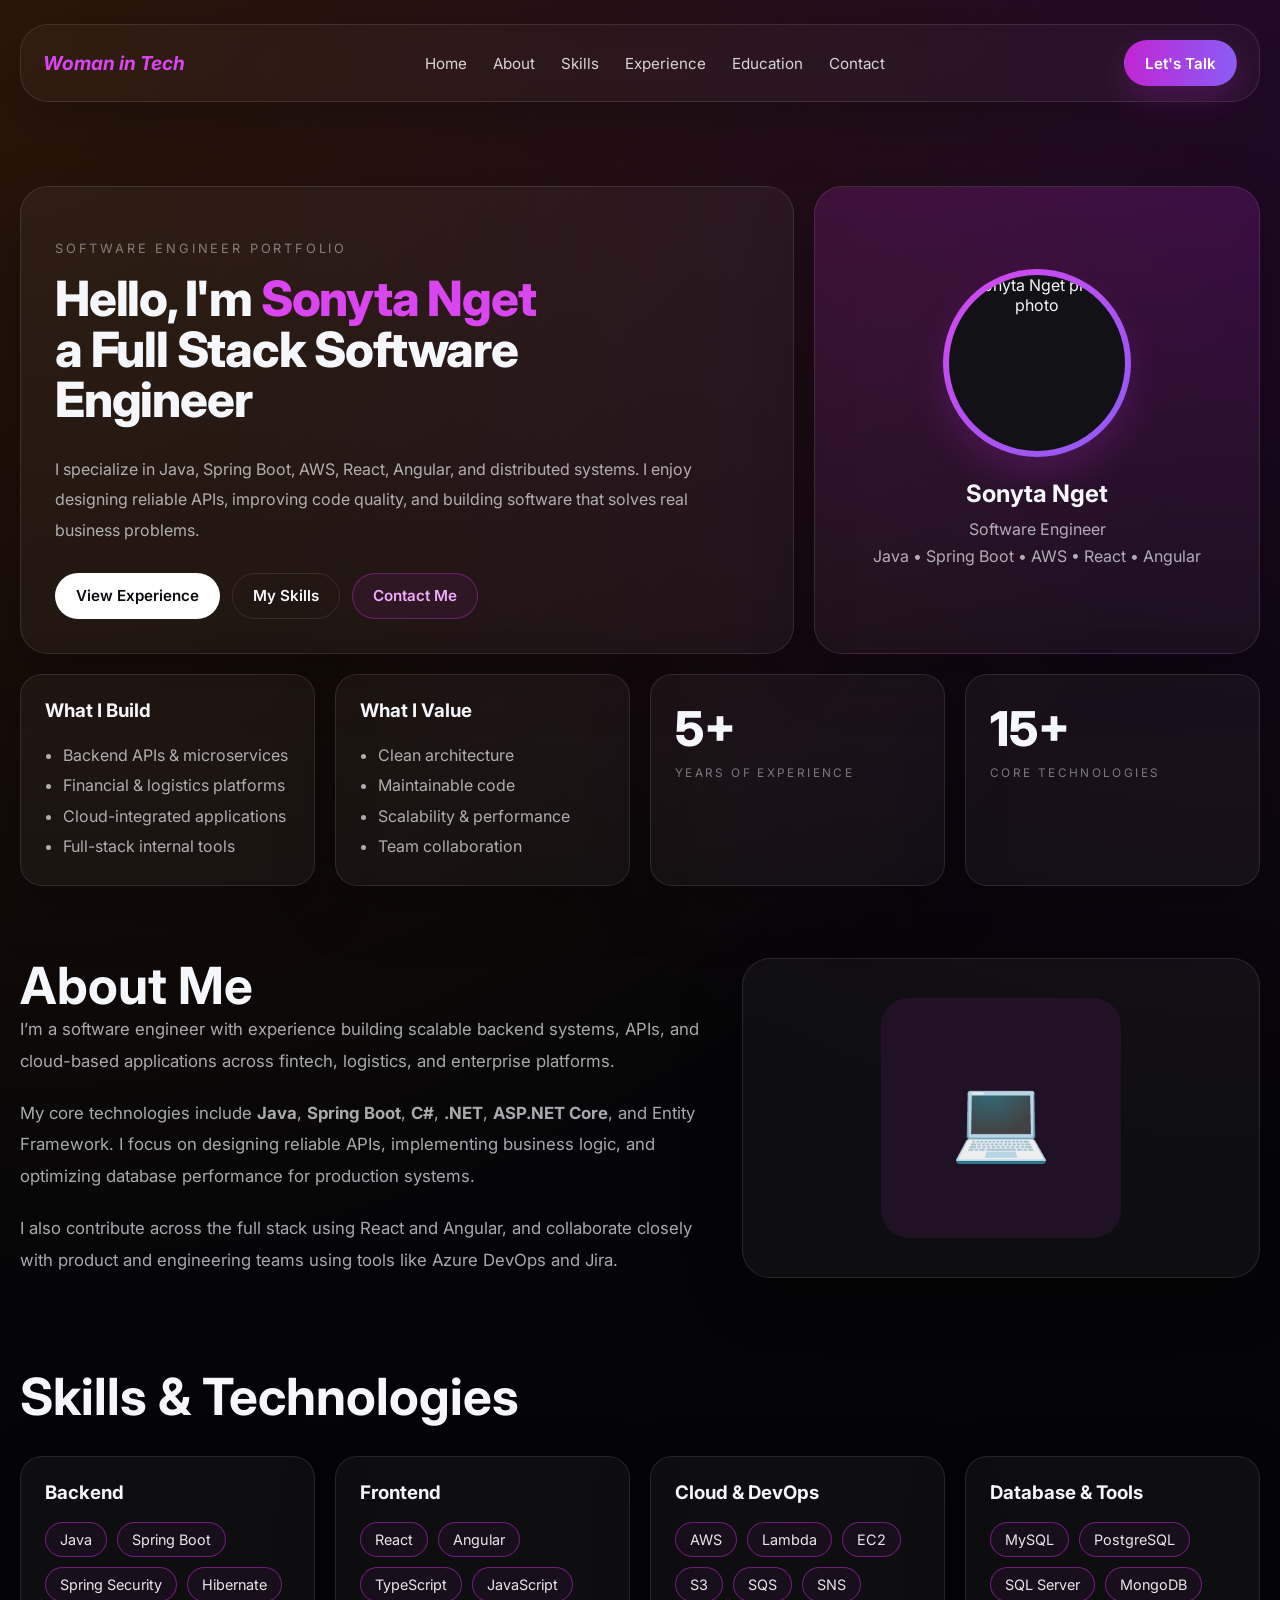
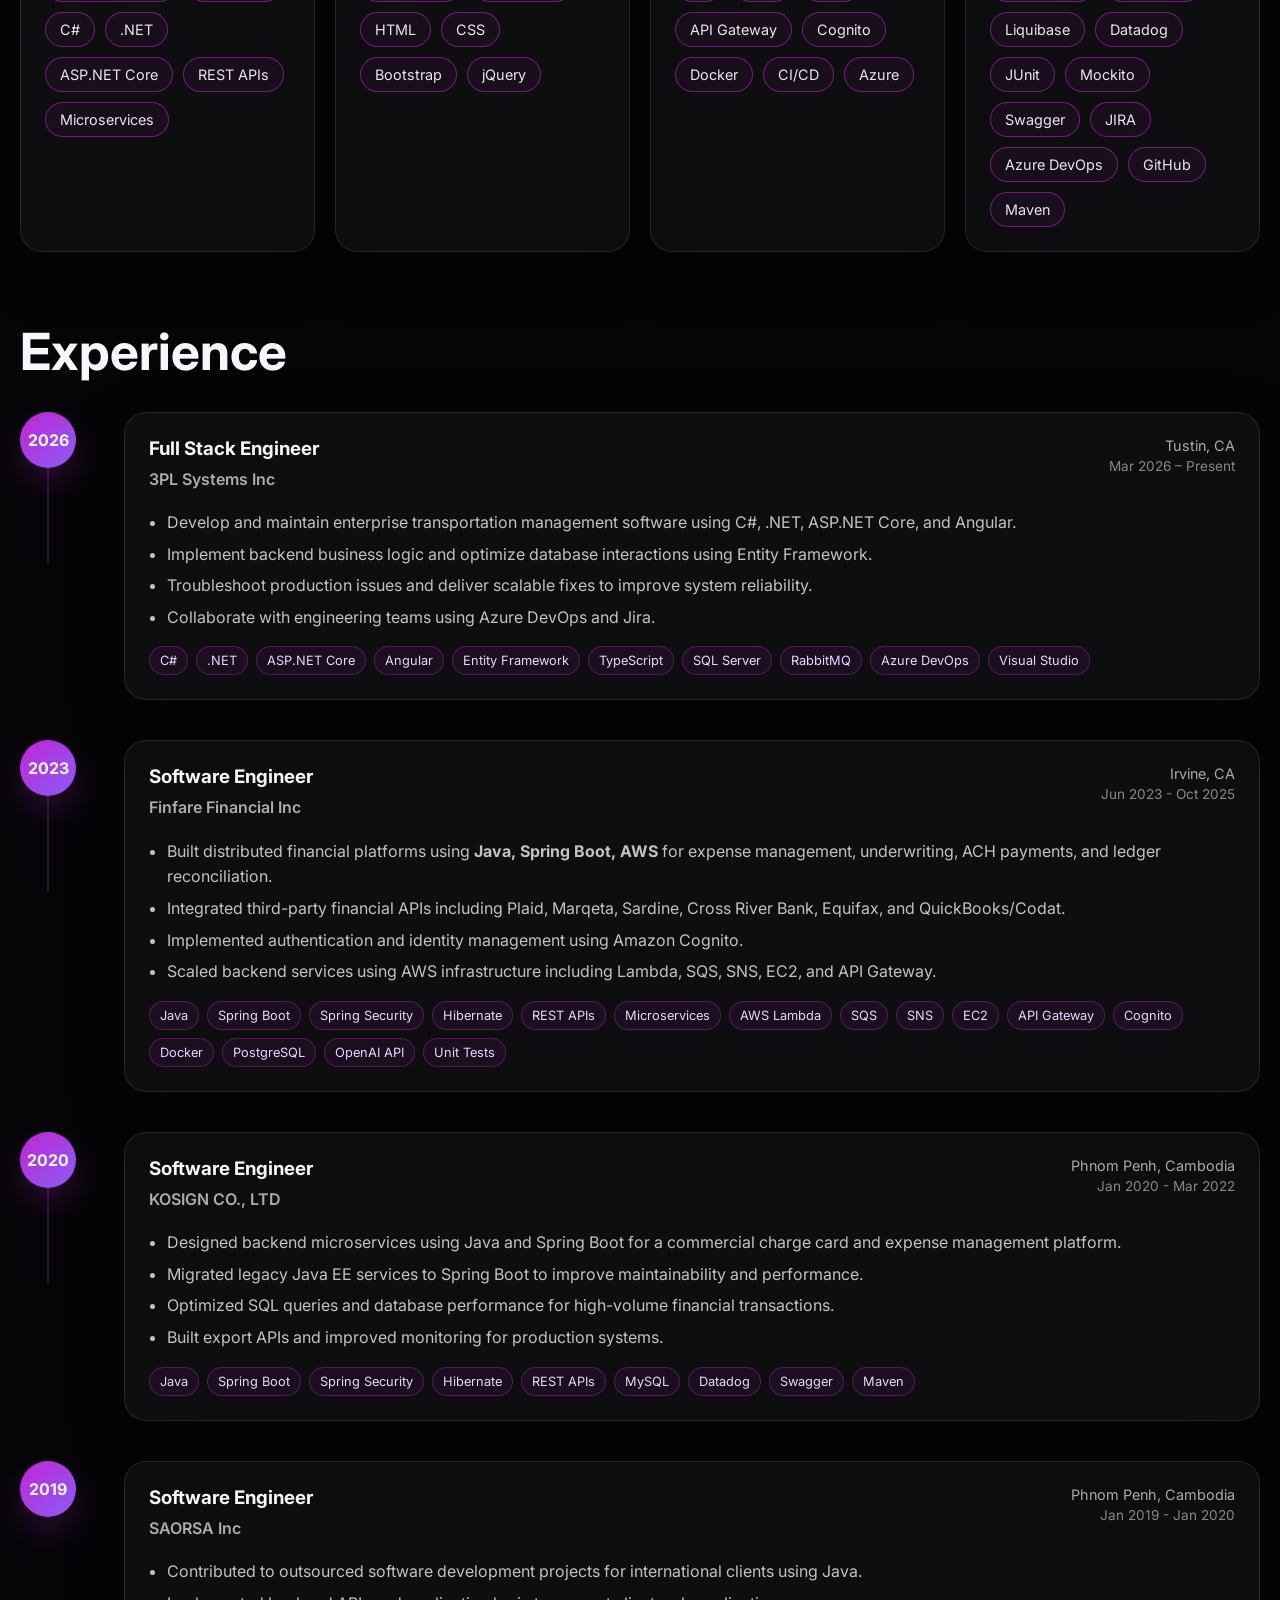
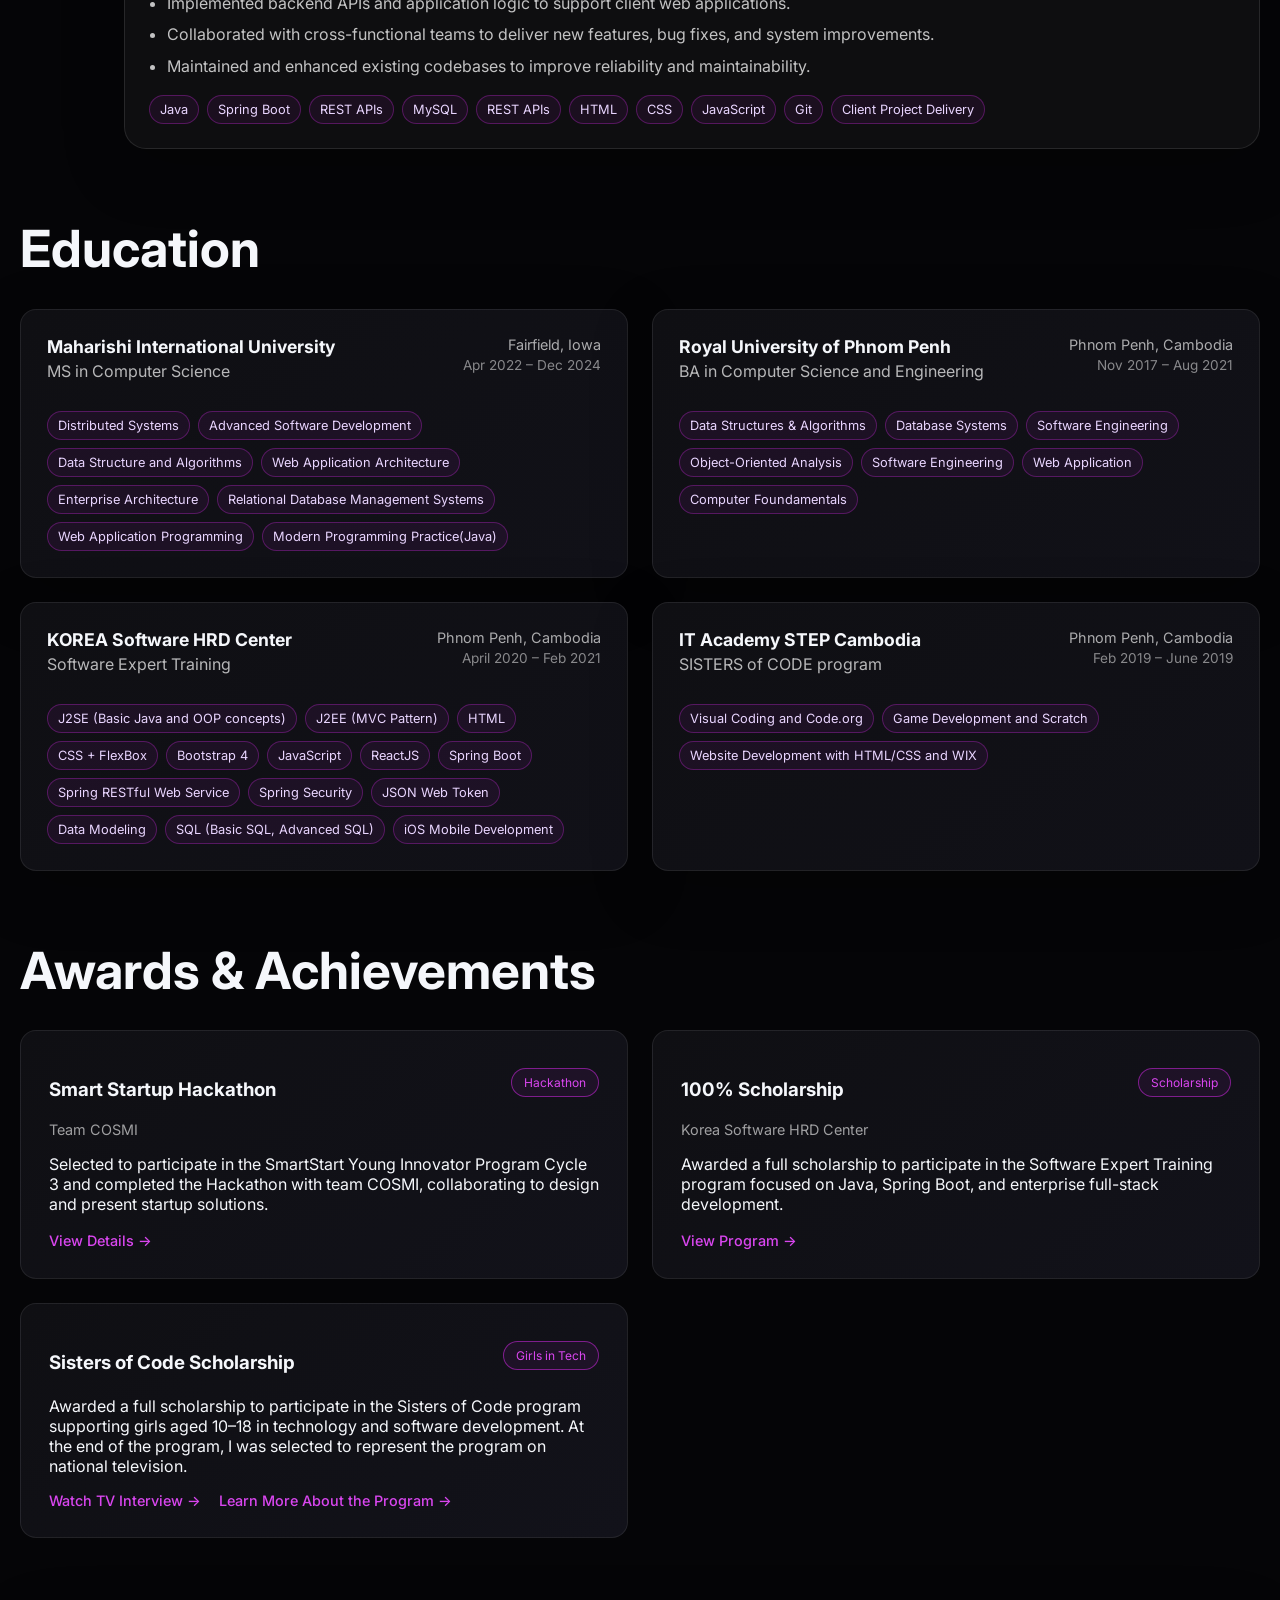
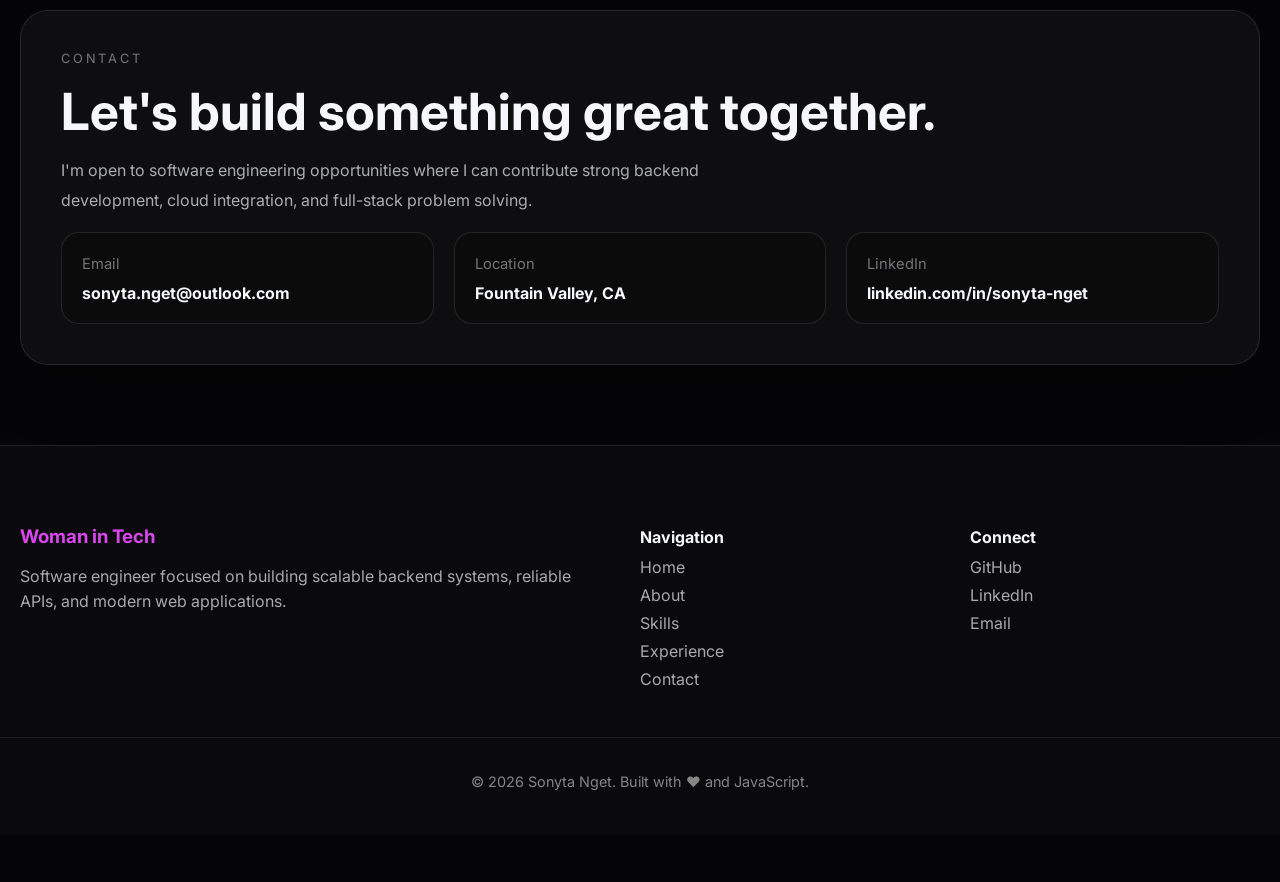
==== index.html @ 7f044ed5 "Add portfolio website" ====
<!DOCTYPE html>
<html lang="en">
  <head>
    <meta charset="UTF-8" />
    <meta name="viewport" content="width=device-width, initial-scale=1.0" />
    <title>Sonyta Nget | Software Engineer</title>
    <link rel="icon" href="data:image/svg+xml,<svg xmlns=%22http://www.w3.org/2000/svg%22 viewBox=%220 0 100 100%22><text y=%22.9em%22 font-size=%2290%22>💻</text></svg>">
    <meta
      name="description"
      content="Portfolio of Sonyta Nget, a software engineer specializing in Java, Spring Boot, AWS, React, and scalable backend systems."
    />
    <link rel="preconnect" href="https://fonts.googleapis.com" />
    <link rel="preconnect" href="https://fonts.gstatic.com" crossorigin />
    <link
      href="https://fonts.googleapis.com/css2?family=Inter:wght@400;500;600;700;800&display=swap"
      rel="stylesheet"
    />
    <link rel="stylesheet" href="./css/style.css" />
    <link rel="stylesheet" href="./css/layout.css" />
    <link rel="stylesheet" href="./css/components.css" /> 
  </head>
  <body>
    <div class="page-shell">
      <header class="site-header" id="header">
        <div class="container nav-wrap">
          <a href="#home" class="brand">Woman in Tech</a>

          <button class="menu-toggle" id="menuToggle" aria-label="Open navigation">
            <span></span>
            <span></span>
            <span></span>
          </button>

          <nav class="site-nav" id="siteNav">
            <a href="#home">Home</a>
            <a href="#about">About</a>
            <a href="#skills">Skills</a>
            <a href="#experience">Experience</a>
            <a href="#education">Education</a>
            <a href="#contact">Contact</a>
          </nav>

          <a href="#contact" class="btn btn-primary nav-cta">Let&apos;s Talk</a>
        </div>
      </header>
      <main>
        <section class="hero-section section" id="home">
          <div class="container hero-grid">
            <div class="hero-card fade-in-up">
              <p class="eyebrow">Software Engineer Portfolio</p>
              <h1 class="hero-title">
                Hello, I'm <span class="name">Sonyta Nget</span>
                <br>
                a Full Stack Software Engineer
              </h1>                         
              <p class="hero-description">
                I specialize in Java, Spring Boot, AWS, React, Angular, and distributed
                systems. I enjoy designing reliable APIs, improving code quality, and
                building software that solves real business problems.
              </p>

              <div class="hero-actions">
                <a href="#experience" class="btn btn-light">View Experience</a>
                <a href="#skills" class="btn btn-outline">My Skills</a>
                <a href="#contact" class="btn btn-ghost">Contact Me</a>
              </div>
            </div>

            <aside class="profile-card fade-in-up delay-1">
              <div class="profile-ring">
                <div class="profile-photo">
                  <img src="./assets/images/profile.jpg" alt="Sonyta Nget profile photo" />
                </div>
              </div>
              <h2>Sonyta Nget</h2>
              <p>
                Software Engineer<br />
                Java • Spring Boot • AWS • React • Angular
              </p>
            </aside>
          </div>

          <div class="container stats-grid fade-in-up delay-2">
            <article class="stat-card">
              <h3>What I Build</h3>
              <ul>
                <li>Backend APIs &amp; microservices</li>
                <li>Financial &amp; logistics platforms</li>
                <li>Cloud-integrated applications</li>
                <li>Full-stack internal tools</li>
              </ul>
            </article>
            <article class="stat-card">
                <h3>What I Value</h3>
                <ul>
                  <li>Clean architecture</li>
                  <li>Maintainable code</li>
                  <li>Scalability &amp; performance</li>
                  <li>Team collaboration</li>
                </ul>
              </article>
  
              <article class="stat-card stat-number-card">
                <div class="stat-number">5+</div>
                <div class="stat-label">Years of Experience</div>
              </article>
  
              <article class="stat-card stat-number-card">
                <div class="stat-number">15+</div>
                <div class="stat-label">Core Technologies</div>
              </article>
            </div>
          </section>
  
          <section class="section" id="about">
            <div class="container about-grid">
              <div class="section-copy fade-in-up">
                <h2>About Me</h2>
                <p>
                I’m a software engineer with experience building scalable backend systems, APIs, and cloud-based applications across fintech, logistics, and enterprise platforms.
                </p>
                <p>
                My core technologies include <strong>Java</strong>, <strong>Spring Boot</strong>, <strong>C#</strong>, <strong>.NET</strong>, <strong>ASP.NET Core</strong>, and Entity Framework. I focus on designing reliable APIs, implementing business logic, and optimizing database performance for production systems.
                </p>
                <p>
                I also contribute across the full stack using React and Angular, and collaborate closely with product and engineering teams using tools like Azure DevOps and Jira.
                </p>                    
              </div>
              <div class="about-visual fade-in-up delay-1">
                <div class="about-icon-box">
                  <span>💻</span>
                </div>
              </div>
            </div>
          </section>
  
          <section class="section" id="skills">
            <div class="container fade-in-up">
              <div class="section-heading">
                <h2>Skills &amp; Technologies</h2>
              </div>
  
              <div class="skills-grid">
                <article class="skill-card">
                  <h3>Backend</h3>
                  <div class="tag-list">
                    <span>Java</span>
                    <span>Spring Boot</span>
                    <span>Spring Security</span>
                    <span>Hibernate</span>
                    <span>C#</span>
                    <span>.NET</span>
                    <span>ASP.NET Core</span>
                    <span>REST APIs</span>
                    <span>Microservices</span>
                  </div>
                </article>
  
                <article class="skill-card">
                  <h3>Frontend</h3>
                  <div class="tag-list">
                    <span>React</span>
                    <span>Angular</span>
                    <span>TypeScript</span>
                    <span>JavaScript</span>
                    <span>HTML</span>
                    <span>CSS</span>
                    <span>Bootstrap</span>
                    <span>jQuery</span>
                  </div>
                </article>
                <article class="skill-card">
                    <h3>Cloud &amp; DevOps</h3>
                    <div class="tag-list">
                      <span>AWS</span>
                      <span>Lambda</span>
                      <span>EC2</span>
                      <span>S3</span>
                      <span>SQS</span>
                      <span>SNS</span>
                      <span>API Gateway</span>
                      <span>Cognito</span>
                      <span>Docker</span>
                      <span>CI/CD</span>
                      <span>Azure</span>
                    </div>
                  </article>
    
                  <article class="skill-card">
                    <h3>Database &amp; Tools</h3>
                    <div class="tag-list">
                      <span>MySQL</span>
                      <span>PostgreSQL</span>
                      <span>SQL Server</span>
                      <span>MongoDB</span>
                      <span>Liquibase</span>
                      <span>Datadog</span>
                      <span>JUnit</span>
                      <span>Mockito</span>
                      <span>Swagger</span>
                      <span>JIRA</span>
                      <span>Azure DevOps</span>
                      <span>GitHub</span>
                      <span>Maven</span>
                    </div>
                  </article>
                </div>
              </div>
            </section>
    
            <section class="section" id="experience">
              <div class="container fade-in-up">
                <div class="section-heading">
                  <h2>Experience</h2>
                </div>
                <div class="timeline">
                    <article class="timeline-item">
                      <div class="timeline-year">2026</div>
                      <div class="timeline-card">

                        <div class="timeline-header">

                            <div class="timeline-left">
                              <h3>Full Stack Engineer</h3>
                              <p class="timeline-company">3PL Systems Inc</p>
                            </div>
                          
                            <div class="timeline-right">
                              <div class="timeline-location">Tustin, CA</div>
                              <div class="timeline-date">Mar 2026 – Present</div>
                            </div>
                          
                        </div>                          
                      
                        <ul class="experience-list">
                          <li>Develop and maintain enterprise transportation management software using C#, .NET, ASP.NET Core, and Angular.</li>
                          <li>Implement backend business logic and optimize database interactions using Entity Framework.</li>
                          <li>Troubleshoot production issues and deliver scalable fixes to improve system reliability.</li>
                          <li>Collaborate with engineering teams using Azure DevOps and Jira.</li>
                        </ul>
                       
                        <div class="timeline-tech-tags">
                            <span>C#</span>
                            <span>.NET</span>
                            <span>ASP.NET Core</span>
                            <span>Angular</span>
                            <span>Entity Framework</span>
                            <span>TypeScript</span>
                            <span>SQL Server</span>
                            <span>RabbitMQ</span>
                            <span>Azure DevOps</span>
                            <span>Visual Studio</span>
                        </div>                          
                      
                      </div>
                      
                    </article>
      
                    <article class="timeline-item">
                      <div class="timeline-year">2023</div>
                      <div class="timeline-card">

                        <div class="timeline-header">

                            <div class="timeline-left">
                              <h3>Software Engineer</h3>
                              <p class="timeline-company">Finfare Financial Inc</p>
                            </div>
                          
                            <div class="timeline-right">
                              <div class="timeline-location">Irvine, CA</div>
                              <div class="timeline-date">Jun 2023 - Oct 2025</div>
                            </div>
                        
                        </div>     
                        <ul class="experience-list">
                            <li>Built distributed financial platforms using <strong>Java, Spring Boot, AWS</strong> for expense management, underwriting, ACH payments, and ledger reconciliation.</li>
                            <li>Integrated third-party financial APIs including Plaid, Marqeta, Sardine, Cross River Bank, Equifax, and QuickBooks/Codat.</li>
                            <li>Implemented authentication and identity management using Amazon Cognito.</li>
                            <li>Scaled backend services using AWS infrastructure including Lambda, SQS, SNS, EC2, and API Gateway.</li>
                        </ul>     
                        
                        <div class="timeline-tech-tags">
                            <span>Java</span>
                            <span>Spring Boot</span>
                            <span>Spring Security</span>
                            <span>Hibernate</span>
                            <span>REST APIs</span>
                            <span>Microservices</span>
                            <span>AWS Lambda</span>
                            <span>SQS</span>
                            <span>SNS</span>
                            <span>EC2</span>
                            <span>API Gateway</span>
                            <span>Cognito</span>
                            <span>Docker</span>
                            <span>PostgreSQL</span>
                            <span>OpenAI API</span>
                            <span>Unit Tests</span>
                        </div>     
                      </div>
                    </article>
      
                    <article class="timeline-item">
                      <div class="timeline-year">2020</div>
                      <div class="timeline-card">
                        <div class="timeline-header">

                            <div class="timeline-left">
                              <h3>Software Engineer</h3>
                              <p class="timeline-company">KOSIGN CO., LTD</p>
                            </div>
                          
                            <div class="timeline-right">
                              <div class="timeline-location">Phnom Penh, Cambodia</div>
                              <div class="timeline-date">Jan 2020 - Mar 2022</div>
                            </div>
                        
                        </div>    
                        <ul class="experience-list">
                            <li>Designed backend microservices using Java and Spring Boot for a commercial charge card and expense management platform.</li>
                            <li>Migrated legacy Java EE services to Spring Boot to improve maintainability and performance.</li>
                            <li>Optimized SQL queries and database performance for high-volume financial transactions.</li>
                            <li>Built export APIs and improved monitoring for production systems.</li>
                        </ul>     
                          
                        <div class="timeline-tech-tags">
                            <span>Java</span>
                            <span>Spring Boot</span>
                            <span>Spring Security</span>
                            <span>Hibernate</span>
                            <span>REST APIs</span>
                            <span>MySQL</span>
                            <span>Datadog</span>
                            <span>Swagger</span>
                            <span>Maven</span>
                        </div>    
                      </div>
                    </article>
                    <article class="timeline-item">
                        <div class="timeline-year">2019</div>
                        <div class="timeline-card">
                            <div class="timeline-header">

                            <div class="timeline-left">
                              <h3>Software Engineer</h3>
                              <p class="timeline-company">SAORSA Inc</p>
                            </div>
                          
                            <div class="timeline-right">
                              <div class="timeline-location">Phnom Penh, Cambodia</div>
                              <div class="timeline-date">Jan 2019 - Jan 2020</div>
                            </div>
                        
                        </div>    
                          <ul class="experience-list">
                            <li>Contributed to outsourced software development projects for international clients using Java.</li>
                            <li>Implemented backend APIs and application logic to support client web applications.</li>
                            <li>Collaborated with cross-functional teams to deliver new features, bug fixes, and system improvements.</li>
                            <li>Maintained and enhanced existing codebases to improve reliability and maintainability.</li>
                          </ul>   
                          
                          <div class="timeline-tech-tags">
                            <span>Java</span>
                            <span>Spring Boot</span>
                            <span>REST APIs</span>
                            <span>MySQL</span>
                            <span>REST APIs</span>
                            <span>HTML</span>
                            <span>CSS</span>
                            <span>JavaScript</span>
                            <span>Git</span>
                            <span>Client Project Delivery</span>
                        </div> 
                        </div>
                      </article>
                  </div>
                </div>
              </section>
              <section class="section" id="education">
                <div class="container fade-in-up">
                  <div class="section-heading">
                    <h2>Education</h2>
                  </div>
      
                  <div class="education-grid">

                    <article class="education-card">

                        <div class="education-header">
                      
                          <div class="education-left">
                            <h3>Maharishi International University</h3>
                            <p class="education-degree">MS in Computer Science</p>
                          </div>
                      
                          <div class="education-right">
                            <div class="education-location">Fairfield, Iowa</div>
                            <div class="education-date">Apr 2022 – Dec 2024</div>
                          </div>
                      
                        </div>
                      
                        <div class="education-focus">
                          <span>Distributed Systems</span>
                          <span>Advanced Software Development</span>
                          <span>Data Structure and Algorithms</span>
                          <span>Web Application Architecture</span>
                          <span>Enterprise Architecture</span>
                          <span>Relational Database Management Systems</span>
                          <span>Web Application Programming</span>
                          <span>Modern Programming Practice(Java)</span>
                        </div>
                      
                      </article>                      
                  
                  
                      <article class="education-card">

                        <div class="education-header">
                      
                          <div class="education-left">
                            <h3>Royal University of Phnom Penh</h3>
                            <p class="education-degree">BA in Computer Science and Engineering</p>
                          </div>
                      
                          <div class="education-right">
                            <div class="education-location">Phnom Penh, Cambodia</div>
                            <div class="education-date">Nov 2017 – Aug 2021</div>
                          </div>
                      
                        </div>
                      
                        <div class="education-focus">
                          <span>Data Structures & Algorithms</span>
                          <span>Database Systems</span>
                          <span>Software Engineering</span>
                          <span>Object-Oriented Analysis</span>
                          <span>Software Engineering</span>
                          <span>Web Application</span>
                          <span>Computer Foundamentals</span>
                        </div>
                      
                      </article>
                      
                      <article class="education-card">

                        <div class="education-header">
                      
                          <div class="education-left">
                            <h3>KOREA Software HRD Center</h3>
                            <p class="education-degree">Software Expert Training</p>
                          </div>
                      
                          <div class="education-right">
                            <div class="education-location">Phnom Penh, Cambodia</div>
                            <div class="education-date">April 2020 – Feb 2021</div>
                          </div>
                      
                        </div>
                      
                        <div class="education-focus">
                          <span>J2SE (Basic Java and OOP concepts)</span>
                          <span>J2EE (MVC Pattern)</span>
                          <span>HTML</span>
                          <span>CSS + FlexBox</span>
                          <span>Bootstrap 4</span>
                          <span>JavaScript</span>
                          <span>ReactJS</span>
                          <span>Spring Boot</span>
                          <span>Spring RESTful Web Service</span>
                          <span>Spring Security</span>
                          <span>JSON Web Token</span>
                          <span>Data Modeling</span>
                          <span>SQL (Basic SQL, Advanced SQL)</span>
                          <span>iOS Mobile Development</span>
                        </div>
                      
                      </article>

                      <article class="education-card">

                        <div class="education-header">
                      
                          <div class="education-left">
                            <h3>IT Academy STEP Cambodia </h3>
                            <p class="education-degree">SISTERS of CODE program</p>
                          </div>
                      
                          <div class="education-right">
                            <div class="education-location">Phnom Penh, Cambodia</div>
                            <div class="education-date">Feb 2019 – June 2019</div>
                          </div>
                      
                        </div>
                      
                        <div class="education-focus">
                          <span>Visual Coding and Code.org</span>
                          <span>Game Development and Scratch</span>
                          <span>Website Development with HTML/CSS and WIX</span>
                        </div>
                      
                      </article>
                  
                  </div>                  
                </div>
              </section>

              <section class="section" id="achievements">

                <div class="container">
              
                  <div class="section-heading">
                    <h2>Awards & Achievements</h2>
                  </div>
              
                  <div class="achievement-grid">
              
                    <article class="achievement-card">

                        <div class="achievement-header">
                          <h3>Smart Startup Hackathon</h3>
                          <span class="achievement-badge">Hackathon</span>
                        </div>
                      
                        <p class="achievement-meta">Team COSMI</p>
                      
                        <p>
                          Selected to participate in the SmartStart Young Innovator Program Cycle 3 and
                          completed the Hackathon with team COSMI, collaborating to design
                          and present startup solutions.
                        </p>
                      
                        <a class="achievement-link" href="https://www.youtube.com/watch?v=G_jacjlBWHA" target="_blank">
                          View Details →
                        </a>
                      
                      </article>                      
              
                      <article class="achievement-card">

                        <div class="achievement-header">
                          <h3>100% Scholarship</h3>
                          <span class="achievement-badge">Scholarship</span>
                        </div>
                      
                        <p class="achievement-meta">Korea Software HRD Center</p>
                      
                        <p>
                          Awarded a full scholarship to participate in the Software Expert
                          Training program focused on Java, Spring Boot, and enterprise
                          full-stack development.
                        </p>
                      
                        <a class="achievement-link" href="https://www.kshrd.com.kh/" target="_blank">
                          View Program →
                        </a>
                      
                      </article>
                                  
              
                      <article class="achievement-card">

                        <div class="achievement-header">
                          <h3>Sisters of Code Scholarship</h3>
                          <span class="achievement-badge">Girls in Tech</span>
                        </div>
                      
                        <p>
                          Awarded a full scholarship to participate in the Sisters of Code program
                          supporting girls aged 10–18 in technology and software development.
                          At the end of the program, I was selected to represent the program
                          on national television.
                        </p>
                      
                        <div class="achievement-links">
                            <a class="achievement-link" href="https://www.youtube.com/watch?v=8ibwY5y0sks" target="_blank">
                              Watch TV Interview →
                            </a>
                          
                            <a class="achievement-link" href="https://www.sistersofcode.org/about" target="_blank">
                              Learn More About the Program →
                            </a>
                          </div>
                          
                      
                      </article>
                                    
                  </div>
              
                </div>
              
              </section>              
      
              <section class="section" id="contact">
                <div class="container fade-in-up">
                  <div class="contact-card">
                    <p class="eyebrow">Contact</p>
                    <h2>Let&apos;s build something great together.</h2>
                    <p class="contact-description">
                      I&apos;m open to software engineering opportunities where I can contribute
                      strong backend development, cloud integration, and full-stack problem solving.
                    </p>
      
                    <div class="contact-grid">
                      <div class="contact-item">
                        <span>Email</span>
                        <strong>sonyta.nget@outlook.com</strong>
                      </div>
                      <div class="contact-item">
                        <span>Location</span>
                        <strong>Fountain Valley, CA</strong>
                      </div>
                      <div class="contact-item">
                        <span>LinkedIn</span>
                        <strong>linkedin.com/in/sonyta-nget</strong>
                      </div>
                    </div>
                  </div>
                </div>
              </section>
            </main>
        <div id="footer"></div>
        </div>
    
        <script src="./js/main.js"></script>
        <script src="./js/animations.js"></script>
      </body>
    </html>
---- css/style.css ----
:root {
    --bg: #050507;
    --panel: rgba(255, 255, 255, 0.04);
    --panel-strong: rgba(255, 255, 255, 0.06);
    --border: rgba(255, 255, 255, 0.1);
    --text: #f5f7fb;
    --muted: rgba(245, 247, 251, 0.68);
    --soft: rgba(245, 247, 251, 0.45);
    --accent: #c026d3;
    --accent-2: #8b5cf6;
    --white: #ffffff;
    --dark-text: #0b0b10;
    --shadow: 0 18px 60px rgba(0, 0, 0, 0.28);
    --radius-xl: 28px;
    --radius-lg: 22px;
    --radius-md: 18px;
    --container: 1240px;
  }
  
  * {
    box-sizing: border-box;
  }
  
  html {
    scroll-behavior: smooth;
  }
  
  body {
    margin: 0;
    font-family: "Inter", sans-serif;
    background:
      radial-gradient(circle at top left, rgba(249, 115, 22, 0.16), transparent 22%),
      radial-gradient(circle at top right, rgba(192, 38, 211, 0.16), transparent 20%),
      var(--bg);
    color: var(--text);
  }
  
  img {
    display: block;
    width: 100%;
    height: auto;
  }
  
  a {
    color: inherit;
    text-decoration: none;
  }

  button,
  a {
  transition: all 0.25s ease;
  }
---- css/layout.css ----
.container {
    width: min(var(--container), calc(100% - 40px));
    margin: 0 auto;
  }
  
  .page-shell {
    padding: 24px 0 48px;
  }
  
  .section {
    padding-top: 72px;
  }
  
  .hero-grid,
  .about-grid {
    display: grid;
    gap: 20px;
  }
  
  .hero-grid {
    grid-template-columns: 1.65fr 0.95fr;
  }
  
  .about-grid {
    grid-template-columns: 1.15fr 0.85fr;
    align-items: start;
  }
  
  .stats-grid,
  .skills-grid,
  .education-grid,
  .contact-grid {
    display: grid;
    gap: 20px;
  }
  
  .stats-grid {
    grid-template-columns: repeat(4, 1fr);
    margin-top: 20px;
  }
  
  .skills-grid {
    grid-template-columns: repeat(4, 1fr);
  }
  
  .education-grid,
  .contact-grid {
    grid-template-columns: repeat(2, 1fr);
  }
  .contact-grid {
    grid-template-columns: repeat(3, 1fr);
  }
  
  .timeline {
    display: grid;
    gap: 40px;
  }
  
  .timeline-item {
    display: grid;
    grid-template-columns: 80px 1fr;
    gap: 24px;
    align-items: start;
  }
  
  .section-heading {
    margin-bottom: 32px;
  }
  
  @media (max-width: 1100px) {
    .hero-grid,
    .about-grid,
    .skills-grid,
    .stats-grid,
    .education-grid,
    .contact-grid {
      grid-template-columns: 1fr 1fr;
    }
  }
  
  @media (max-width: 800px) {
    .hero-grid,
    .about-grid,
    .stats-grid,
    .skills-grid,
    .education-grid,
    .contact-grid,
    .timeline-item {
      grid-template-columns: 1fr;
    }
  
    .section {
      padding-top: 56px;
    }
  
    .page-shell {
      padding-top: 18px;
    }
  }

  @media (max-width: 800px) {

    .footer-grid {
      grid-template-columns: 1fr;
      gap: 30px;
    }
  
  }
---- css/components.css ----
.site-header {
    position: sticky;
    top: 0;
    z-index: 50;
    padding: 0 0 12px;
  }
  
  .nav-wrap {
    display: flex;
    align-items: center;
    justify-content: space-between;
    gap: 20px;
    min-height: 78px;
    padding: 0 22px;
    border: 1px solid var(--border);
    border-radius: var(--radius-xl);
    background: rgba(255, 255, 255, 0.03);
    backdrop-filter: blur(10px);
    box-shadow: var(--shadow);
  }
  
  .brand {
    font-size: 1.2rem;
    font-weight: 700;
    font-style: italic;
    color: #d946ef;
  }
  
  .site-nav {
    display: flex;
    gap: 26px;
    align-items: center;
  }
  
  .site-nav a {
    font-size: 0.95rem;
    color: rgba(255, 255, 255, 0.82);
  }

  .site-nav a:hover,
.site-nav a.active {
  color: #e879f9;
}

.menu-toggle {
  display: none;
  flex-direction: column;
  gap: 5px;
  background: transparent;
  border: 0;
  cursor: pointer;
}

.menu-toggle span {
  width: 22px;
  height: 2px;
  background: white;
  border-radius: 2px;
}

.btn {
  display: inline-flex;
  align-items: center;
  justify-content: center;
  min-height: 46px;
  padding: 0 20px;
  border-radius: 999px;
  border: 1px solid transparent;
  font-weight: 600;
  font-size: 0.95rem;
}

.btn:hover {
  transform: translateY(-1px);
}

.btn-primary {
  background: linear-gradient(90deg, var(--accent), var(--accent-2));
  color: white;
  box-shadow: 0 14px 34px rgba(192, 38, 211, 0.22);
}

.btn-light {
  background: white;
  color: var(--dark-text);
}

.btn-outline {
    border-color: var(--border);
    background: transparent;
    color: var(--text);
  }
  
  .btn-ghost {
    border-color: rgba(192, 38, 211, 0.45);
    background: rgba(192, 38, 211, 0.08);
    color: #f0abfc;
  }
  
  .hero-card,
  .profile-card,
  .stat-card,
  .skill-card,
  .timeline-card,
  .education-card,
  .contact-card,
  .about-visual {
    border: 1px solid var(--border);
    background: var(--panel);
    box-shadow: var(--shadow);
  }
  
  .hero-card,
  .profile-card,
  .contact-card,
  .about-visual {
    border-radius: var(--radius-xl);
  }
  
  .hero-card {
    padding: 42px;
  }
  
  .eyebrow {
    margin: 0 0 18px;
    text-transform: uppercase;
    letter-spacing: 0.22em;
    font-size: 0.8rem;
    color: var(--soft);
  }

  .hero-card h1,
.section-copy h2,
.section-heading h2,
.contact-card h2 {
  margin: 0;
  line-height: 1.08;
}

.hero-card h1 {
    margin: 0;
    font-size: clamp(38px, 3.8vw, 52px);
    line-height: 1.04;
    font-weight: 800;
    max-width: 600px;
    letter-spacing: -1.2px;
  }  

.hero-card h1 span {
  color: #f0abfc;
}

.hero-title .name {
    color: #d946ef;
  }  

.hero-description,
.section-copy p,
.timeline-card p,
.contact-description {
  color: var(--muted);
  line-height: 1.9;
}

.hero-description {
  max-width: 760px;
  margin-top: 22px;
}

.hero-actions {
  display: flex;
  flex-wrap: wrap;
  gap: 12px;
  margin-top: 28px;
}

.profile-card {
    padding: 30px;
    min-height: 320px;
    display: flex;
    flex-direction: column;
    align-items: center;
    justify-content: center;
    text-align: center;
    background: linear-gradient(180deg, rgba(192, 38, 211, 0.18), rgba(255, 255, 255, 0.04));
  }
  
  .profile-ring {
    width: 188px;
    height: 188px;
    border-radius: 50%;
    padding: 6px;
    background: linear-gradient(135deg, #d946ef, #8b5cf6);
    box-shadow: 0 18px 36px rgba(192, 38, 211, 0.2);
  }
  
  .fade-in-up {
    opacity: 1;
    transform: translateY(0);
  }

  
  .profile-photo {
    width: 100%;
    height: 100%;
    border-radius: 50%;
    overflow: hidden;
    background: #111116;
  }
  
  .profile-photo img {
    width: 100%;
    height: 100%;
    object-fit: cover;
  }
  
  .profile-card h2 {
    margin: 22px 0 8px;
  }
  
  .profile-card p {
    margin: 0;
    color: var(--muted);
    line-height: 1.7;
  }

  .stat-card,
.skill-card,
.timeline-card,
.education-card {
  border-radius: var(--radius-lg);
  padding: 24px;
}

.stat-card h3,
.skill-card h3,
.timeline-card h3,
.education-card h3 {
  margin: 0;
}

.stat-card ul {
  margin: 18px 0 0;
  padding-left: 18px;
  color: var(--muted);
  line-height: 1.9;
}

.stat-number {
  font-size: 3rem;
  font-weight: 800;
}

.stat-label {
  margin-top: 8px;
  text-transform: uppercase;
  letter-spacing: 0.2em;
  font-size: 0.74rem;
  color: var(--soft);
}

.section-copy h2,
.section-heading h2,
.contact-card h2 {
  font-size: clamp(2rem, 4vw, 3.2rem);
}

.section-copy p {
  margin: 0 0 20px;
  font-size: 1.05rem;
}

.about-visual {
    min-height: 320px;
    display: flex;
    align-items: center;
    justify-content: center;
    padding: 30px;
  }
  
  .about-icon-box {
    width: 240px;
    height: 240px;
    border-radius: 28px;
    display: flex;
    align-items: center;
    justify-content: center;
    background: rgba(192, 38, 211, 0.1);
    position: relative;
  }
  
  .about-icon-box span {
    font-size: 5rem;
  }
  
  .tag-list {
    display: flex;
    flex-wrap: wrap;
    gap: 10px;
    margin-top: 18px;
  }
  
  .tag-list span {
    padding: 8px 14px;
    border-radius: 999px;
    border: 1px solid rgba(192, 38, 211, 0.55);
    background: rgba(192, 38, 211, 0.06);
    color: rgba(255, 255, 255, 0.9);
    font-size: 0.9rem;
  }

  .timeline-year {
    width: 56px;
    height: 56px;
    border-radius: 50%;
    background: linear-gradient(135deg, var(--accent), var(--accent-2));
    display: flex;
    align-items: center;
    justify-content: center;
    font-weight: 700;
    box-shadow: 0 14px 32px rgba(192, 38, 211, 0.22);
    position: relative;
  }
  
  .timeline-item:not(:last-child) .timeline-year::after {
    content: "";
    position: absolute;
    top: 56px;
    left: 50%;
    transform: translateX(-50%);
    width: 1px;
    height: calc(100% + 40px);
    background: rgba(217, 70, 239, 0.38);
  }
  
  .timeline-company {
    margin: 10px 0 4px;
    color: #f0abfc;
    font-weight: 600;
  }
  
  .timeline-meta,
  .education-card span,
  .contact-item span {
    color: var(--soft);
    font-size: 0.92rem;
  }
  
  .education-year {
    text-transform: uppercase;
    letter-spacing: 0.2em;
    font-size: 0.75rem;
    color: #f0abfc;
    margin-bottom: 12px;
  }

  .contact-card {
    padding: 40px;
  }
  
  .contact-description {
    max-width: 740px;
    margin-top: 16px;
  }
  
  .contact-item {
    border: 1px solid var(--border);
    background: rgba(0, 0, 0, 0.2);
    border-radius: var(--radius-md);
    padding: 20px;
  }
  
  .contact-item strong {
    display: block;
    margin-top: 10px;
    font-size: 1rem;
  }
  
  
  .delay-1 {
    transition-delay: 0.12s;
  }
  
  .delay-2 {
    transition-delay: 0.24s;
  }

  @media (max-width: 960px) {
    .site-nav {
      position: absolute;
      top: 88px;
      left: 20px;
      right: 20px;
      display: none;
      flex-direction: column;
      align-items: flex-start;
      padding: 18px 20px;
      border: 1px solid var(--border);
      border-radius: 22px;
      background: rgba(12, 12, 16, 0.95);
    }
  
    .site-nav.open {
      display: flex;
    }
  
    .menu-toggle {
      display: inline-flex;
    }
  
    .nav-cta {
      display: none;
    }
  }
  
  @media (max-width: 800px) {
    .hero-card,
    .contact-card,
    .profile-card,
    .about-visual {
      padding: 28px;
    }
  
    .timeline-year::after {
      display: none;
    }
  }

  .hero-title {
    font-size: clamp(42px, 4vw, 64px);
    line-height: 1.1;
    font-weight: 800;
    max-width: 720px;
    letter-spacing: -1px;
  }
  
  .hero-title .name {
    color: #d946ef;
    white-space: nowrap;
  }

  .experience-list {
    margin-top: 12px;
    padding-left: 18px;
  }
  
  .experience-list li {
    margin-bottom: 6px;
    color: rgba(255,255,255,0.75);
    line-height: 1.6;
  }

  .timeline-header {
    display: flex;
    justify-content: space-between;
    align-items: flex-start;
  }
  
  .timeline-location {
    color: rgba(255,255,255,0.6);
    font-size: 0.9rem;
  }
  
  .timeline-meta {
    margin-top: 6px;
    color: rgba(255,255,255,0.6);
    font-size: 0.9rem;
  }
  
  .timeline-tech {
    margin-top: 12px;
    font-size: 0.9rem;
    color: #c084fc;
  }
  
  .timeline-header {
    display: flex;
    justify-content: space-between;
    align-items: flex-start;
  }
  
  .timeline-left h3 {
    margin: 0;
  }
  
  .timeline-company {
    margin-top: 4px;
    color: rgba(255,255,255,0.7);
  }
  
  .timeline-right {
    text-align: right;
  }
  
  .timeline-location {
    font-size: 0.9rem;
    color: rgba(255,255,255,0.65);
  }
  
  .timeline-date {
    font-size: 0.85rem;
    color: rgba(255,255,255,0.5);
    margin-top: 4px;
  }
  
  .education-grid {
    display: grid;
    grid-template-columns: repeat(2, 1fr);
    gap: 24px;
    margin-top: 30px;
  }
  
  .education-card {
    padding: 26px;
    border-radius: 16px;
    border: 1px solid rgba(255,255,255,0.08);
    background: linear-gradient(145deg,#0f0f13,#111118);
    transition: transform 0.25s ease, border-color 0.25s ease;
  }
  
  .education-card:hover {
    transform: translateY(-4px);
    border-color: rgba(192,38,211,0.4);
  }
  
  .education-year {
    font-size: 0.8rem;
    letter-spacing: 2px;
    color: #d946ef;
    font-weight: 600;
  }
  
  .education-degree {
    margin-top: 6px;
    color: rgba(255,255,255,0.85);
  }
  
  .education-meta {
    margin-top: 4px;
    font-size: 0.9rem;
    color: rgba(255,255,255,0.55);
  }
  
  .education-focus {
    display: flex;
    flex-wrap: wrap;
    gap: 8px;
    margin-top: 14px;
  }
  
  .education-focus span {
    font-size: 0.8rem;
    padding: 6px 10px;
    border-radius: 999px;
    border: 1px solid rgba(192,38,211,0.35);
    color: #e9d5ff;
    background: rgba(192,38,211,0.08);
  }

  .education-header {
    display: flex;
    justify-content: space-between;
    align-items: flex-start;
  }
  
  .education-left h3 {
    margin: 0;
  }
  
  .education-degree {
    margin-top: 4px;
    color: rgba(255,255,255,0.7);
  }
  
  .education-right {
    text-align: right;
  }
  
  .education-location {
    font-size: 0.9rem;
    color: rgba(255,255,255,0.65);
  }
  
  .education-date {
    font-size: 0.85rem;
    color: rgba(255,255,255,0.5);
    margin-top: 4px;
  }
  
  @media (max-width: 768px) {

    .education-header {
      flex-direction: column;
      gap: 6px;
    }
  
    .education-right {
      text-align: left;
    }
  
  }
  
  .education-left h3 {
    font-size: 1.1rem;
  }

  .timeline-tech-tags {
    display: flex;
    flex-wrap: wrap;
    gap: 8px;
    margin-top: 16px;
  }
  
  .timeline-tech-tags span {
    font-size: 0.8rem;
    padding: 6px 10px;
    border-radius: 999px;
    border: 1px solid rgba(192, 38, 211, 0.35);
    color: #e9d5ff;
    background: rgba(192, 38, 211, 0.08);
  }
  
  .achievement-grid {
    display: grid;
    grid-template-columns: repeat(2, 1fr);
    gap: 24px;
    margin-top: 24px;
  }
  
  .achievement-card {
    padding: 26px;
    border-radius: 16px;
    border: 1px solid rgba(255,255,255,0.08);
    background: linear-gradient(145deg,#0f0f13,#111118);
    transition: transform 0.25s ease, border-color 0.25s ease;
  }
  
  .achievement-card:hover {
    transform: translateY(-4px);
    border-color: rgba(192,38,211,0.4);
  }
  
  .achievement-card h3 {
    margin-bottom: 6px;
  }
  
  .achievement-meta {
    font-size: 0.9rem;
    color: rgba(255,255,255,0.6);
    margin-bottom: 10px;
  }
  
  @media (max-width: 768px) {

    .achievement-grid {
      grid-template-columns: 1fr;
    }
  
  }

  .achievement-card {
    padding: 28px;
    border-radius: 16px;
  
    border: 1px solid rgba(255,255,255,0.08);
  
    background: linear-gradient(
      140deg,
      #0f0f13,
      #12121a
    );
  
    transition: all 0.3s ease;
  }
  
  .achievement-card:hover {
    transform: translateY(-6px);
  
    border-color: rgba(192,38,211,0.5);
  
    box-shadow: 0 0 40px rgba(192,38,211,0.25);
  }
  
  .achievement-header {
    display: flex;
    justify-content: space-between;
    align-items: center;
  
    margin-bottom: 6px;
  }

  .achievement-badge {
    font-size: 0.75rem;
  
    padding: 6px 12px;
  
    border-radius: 999px;
  
    border: 1px solid rgba(192,38,211,0.6);
  
    color: #d946ef;
  
    background: rgba(192,38,211,0.08);
  }
  
  .achievement-meta {
    color: rgba(255,255,255,0.6);
  
    font-size: 0.9rem;
  
    margin-bottom: 10px;
  }
  
  .achievement-links {
    display: flex;
    align-items: center;
    gap: 18px;
    margin-top: 14px;
    flex-wrap: wrap;
  }
  
  .achievement-link {
    color: #d946ef;
    font-size: 0.9rem;
    font-weight: 500;
    text-decoration: none;
    display: inline-flex;
    align-items: center;
  }
  
  .achievement-link:hover {
    text-decoration: underline;
  }
  
  

  /* =========================
   Footer
========================= */

.site-footer {
    margin-top: 80px;
    padding: 60px 0 30px;
    border-top: 1px solid rgba(255,255,255,0.1);
    background: rgba(255,255,255,0.02);
  }
  
  .footer-grid {
    display: grid;
    grid-template-columns: 2fr 1fr 1fr;
    gap: 40px;
  }
  
  .footer-about h3 {
    color: #d946ef;
    margin-bottom: 10px;
  }
  
  .footer-about p {
    color: rgba(255,255,255,0.65);
    line-height: 1.6;
  }
  
  .footer-links h4 {
    margin-bottom: 10px;
  }
  
  .footer-links a {
    display: block;
    margin-bottom: 8px;
    color: rgba(255,255,255,0.65);
    text-decoration: none;
  }
  
  .footer-links a:hover {
    color: #f472b6;
  }
  
  .footer-bottom {
    margin-top: 40px;
    padding-top: 20px;
    border-top: 1px solid rgba(255,255,255,0.08);
    text-align: center;
    color: rgba(255,255,255,0.5);
    font-size: 0.9rem;
  }
  
  .hero-title {
    margin: 0;
    max-width: 11ch;
    font-size: clamp(50px, 4.8vw, 74px);
    line-height: 0.95;
    font-weight: 800;
    letter-spacing: -0.05em;
  }  
  
  .hero-title .name {
    color: #d946ef;
  }
  
  .hero-description {
    max-width: 700px;
    margin-top: 28px;
  }
  
  .hero-card {
    padding: 54px 34px 34px 34px;
  }
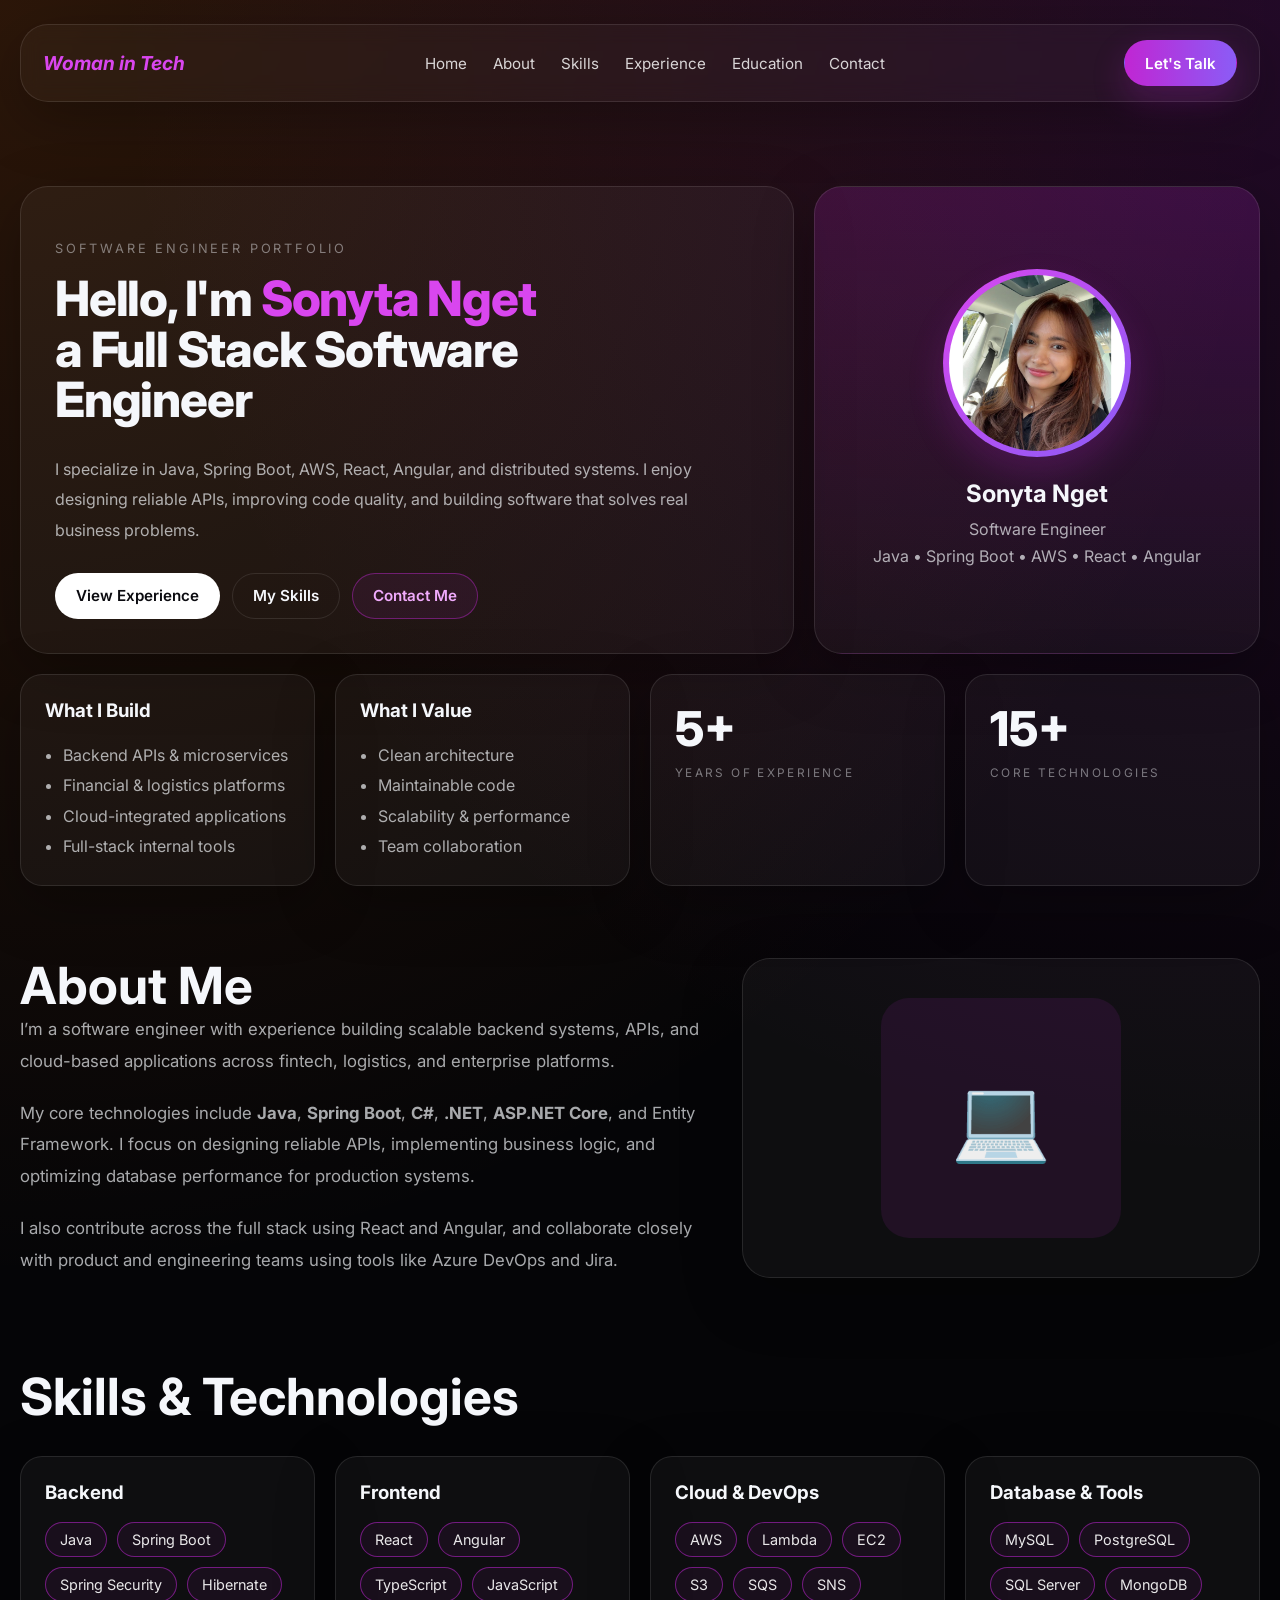
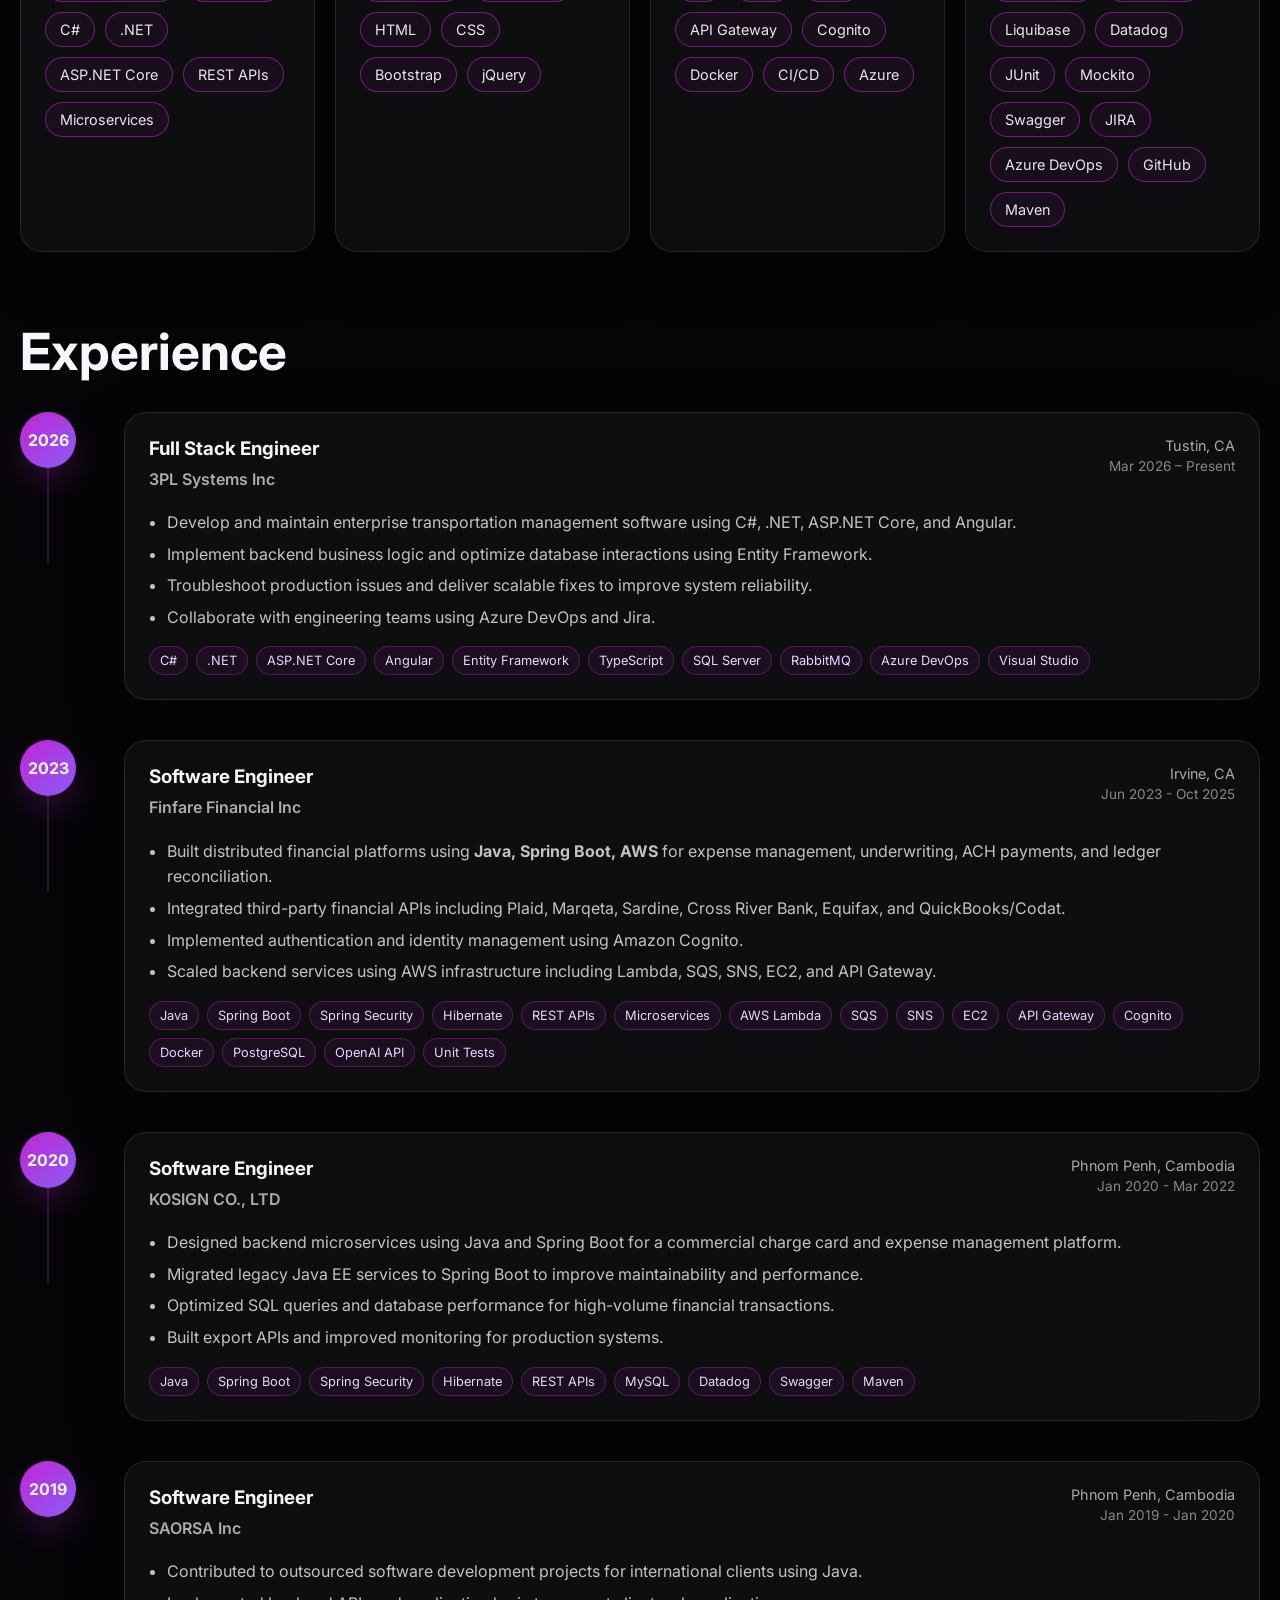
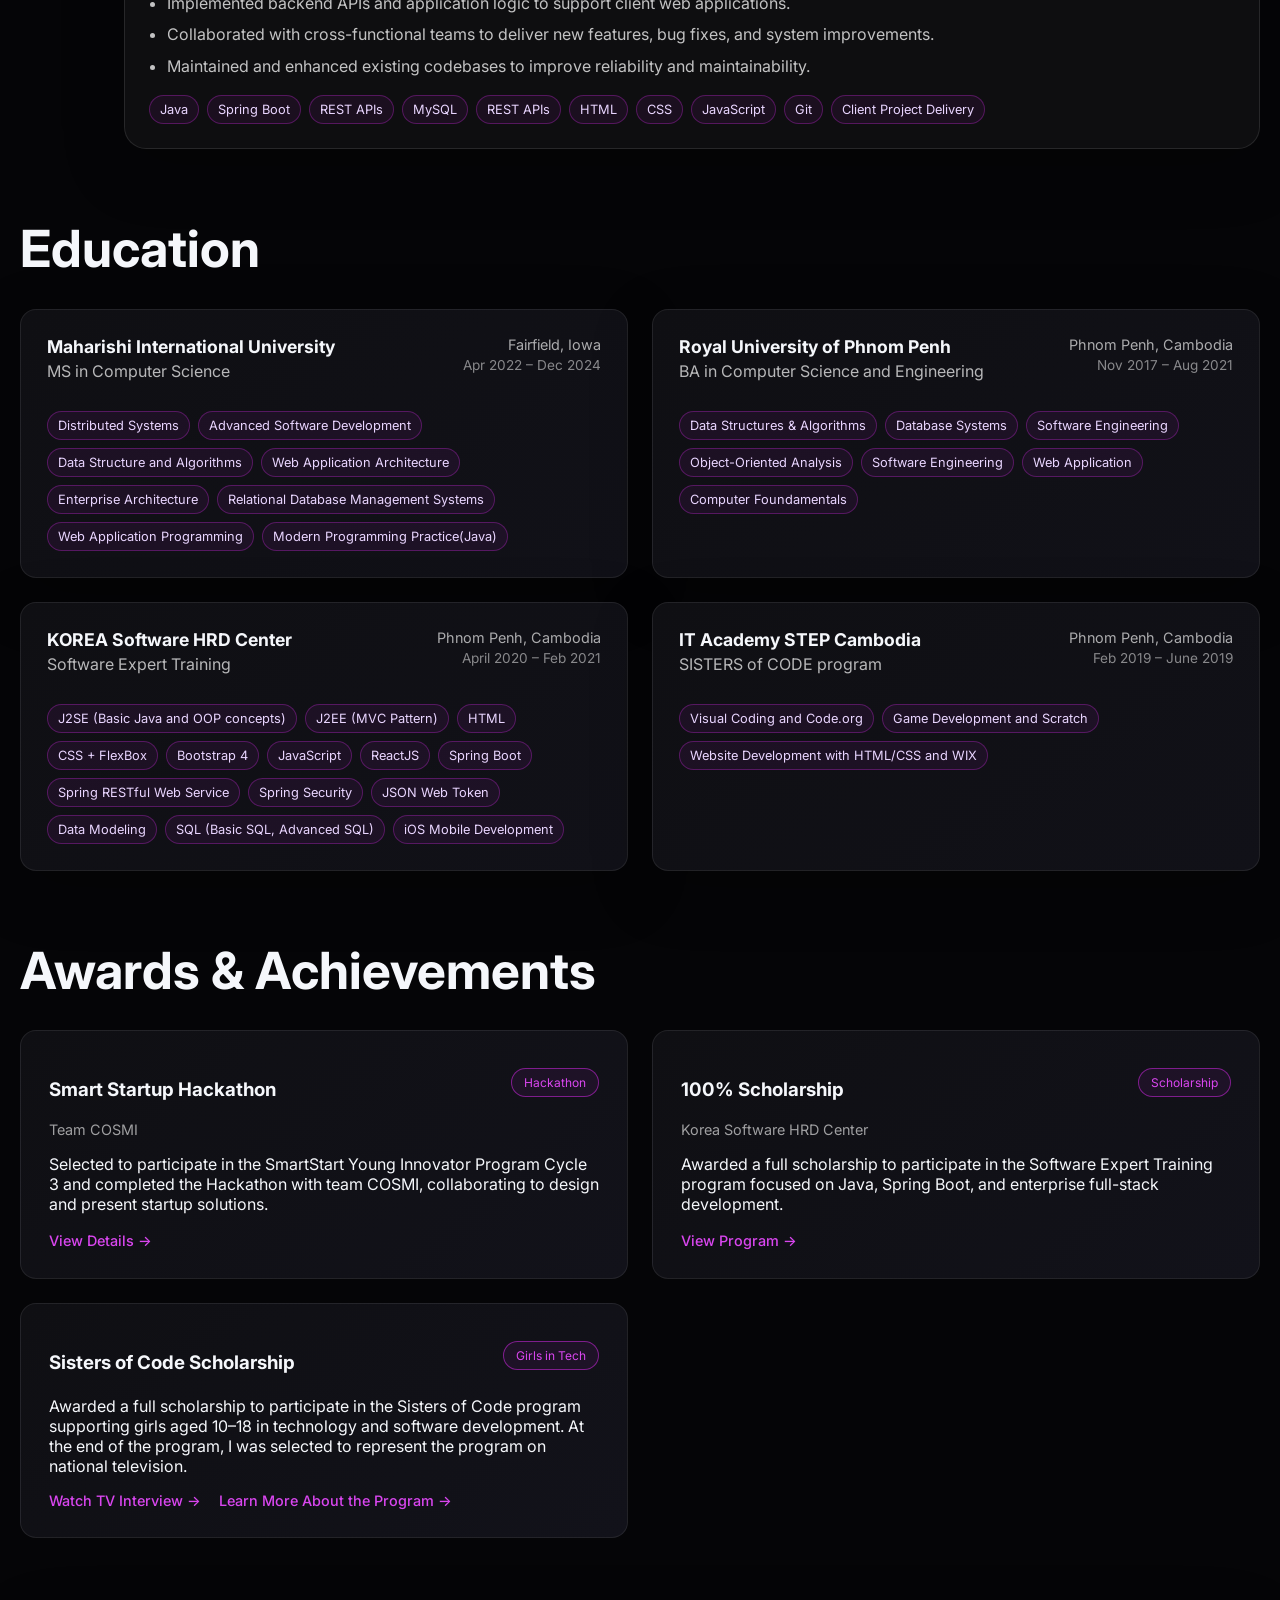
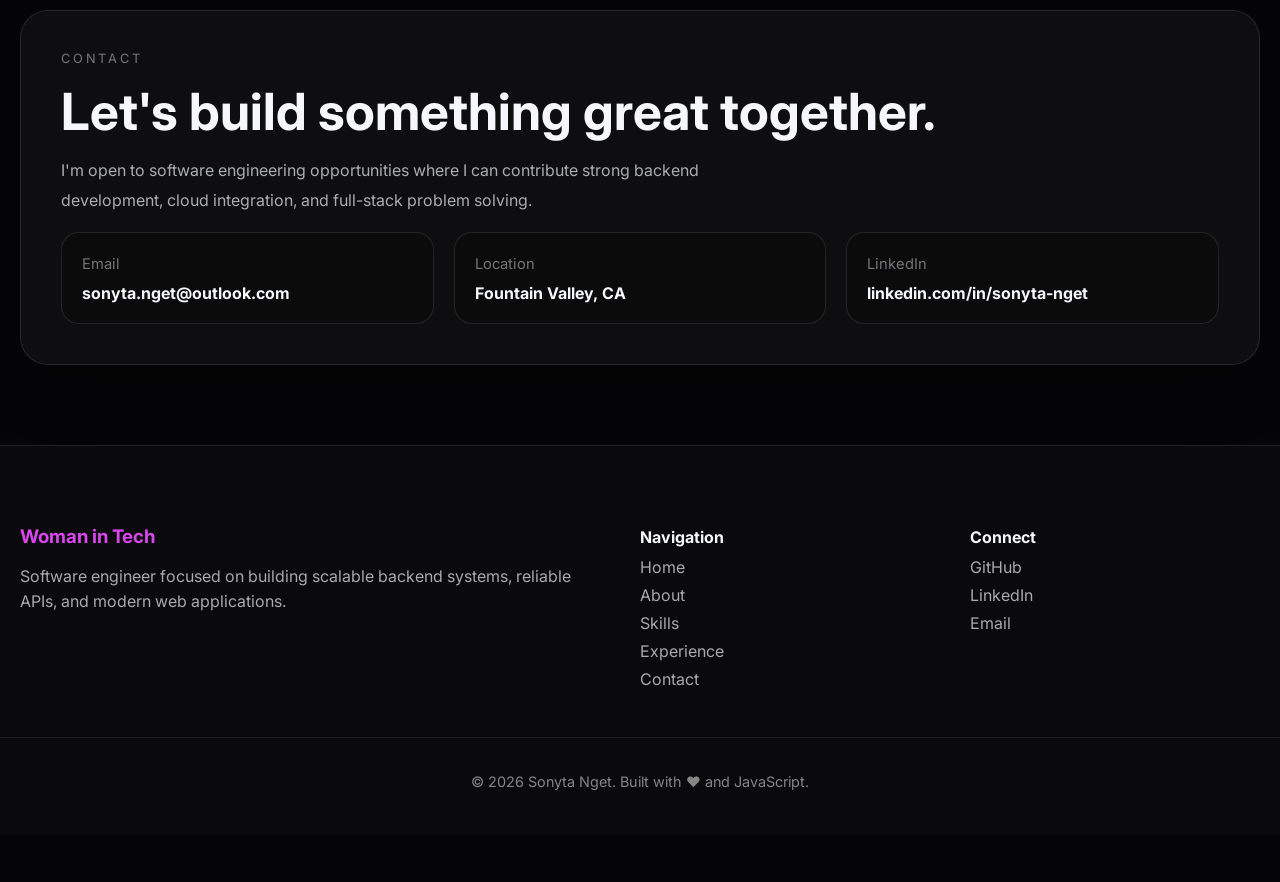
==== commit 131b8935: "Modify image" ====
--- a/index.html
+++ b/index.html
@@ -69,7 +69,7 @@
             <aside class="profile-card fade-in-up delay-1">
               <div class="profile-ring">
                 <div class="profile-photo">
-                  <img src="./assets/images/profile.jpg" alt="Sonyta Nget profile photo" />
+                  <img src="/assets/images/profile.JPG" alt="Sonyta Nget profile photo" />
                 </div>
               </div>
               <h2>Sonyta Nget</h2>
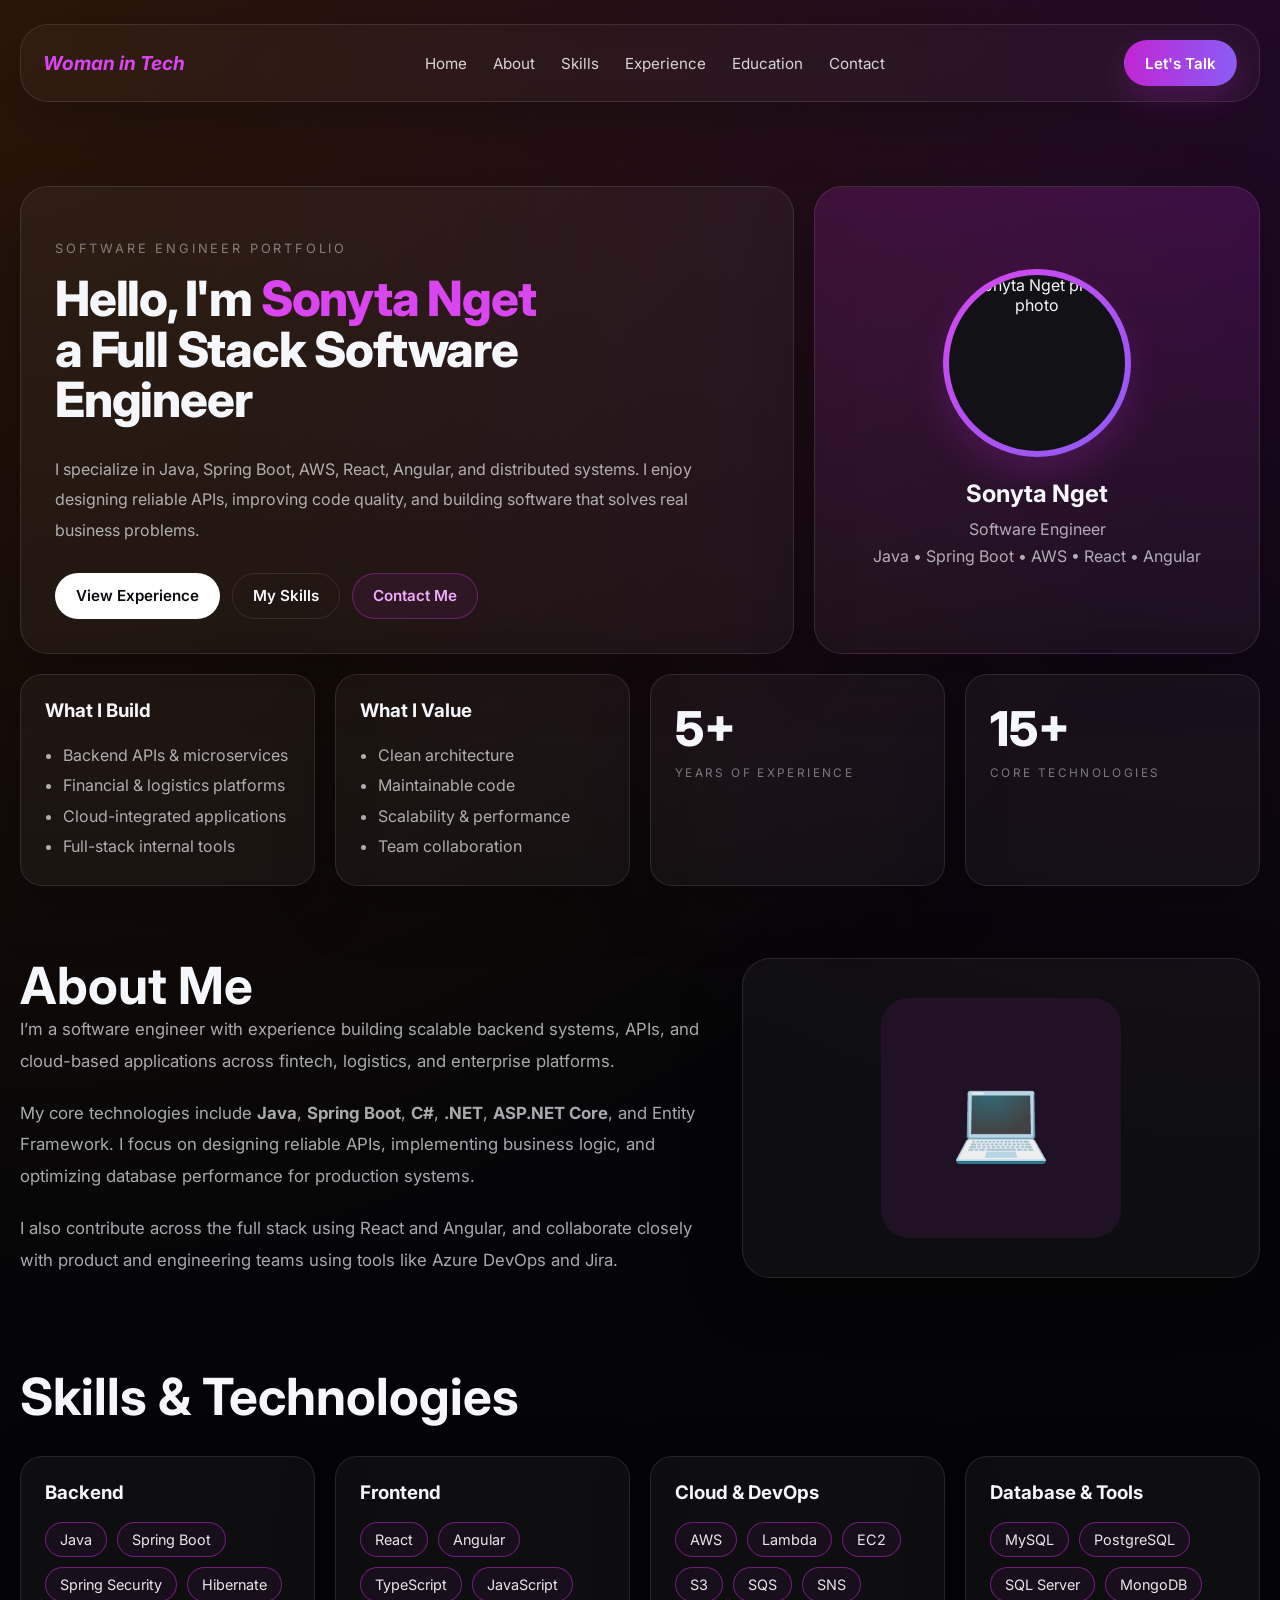
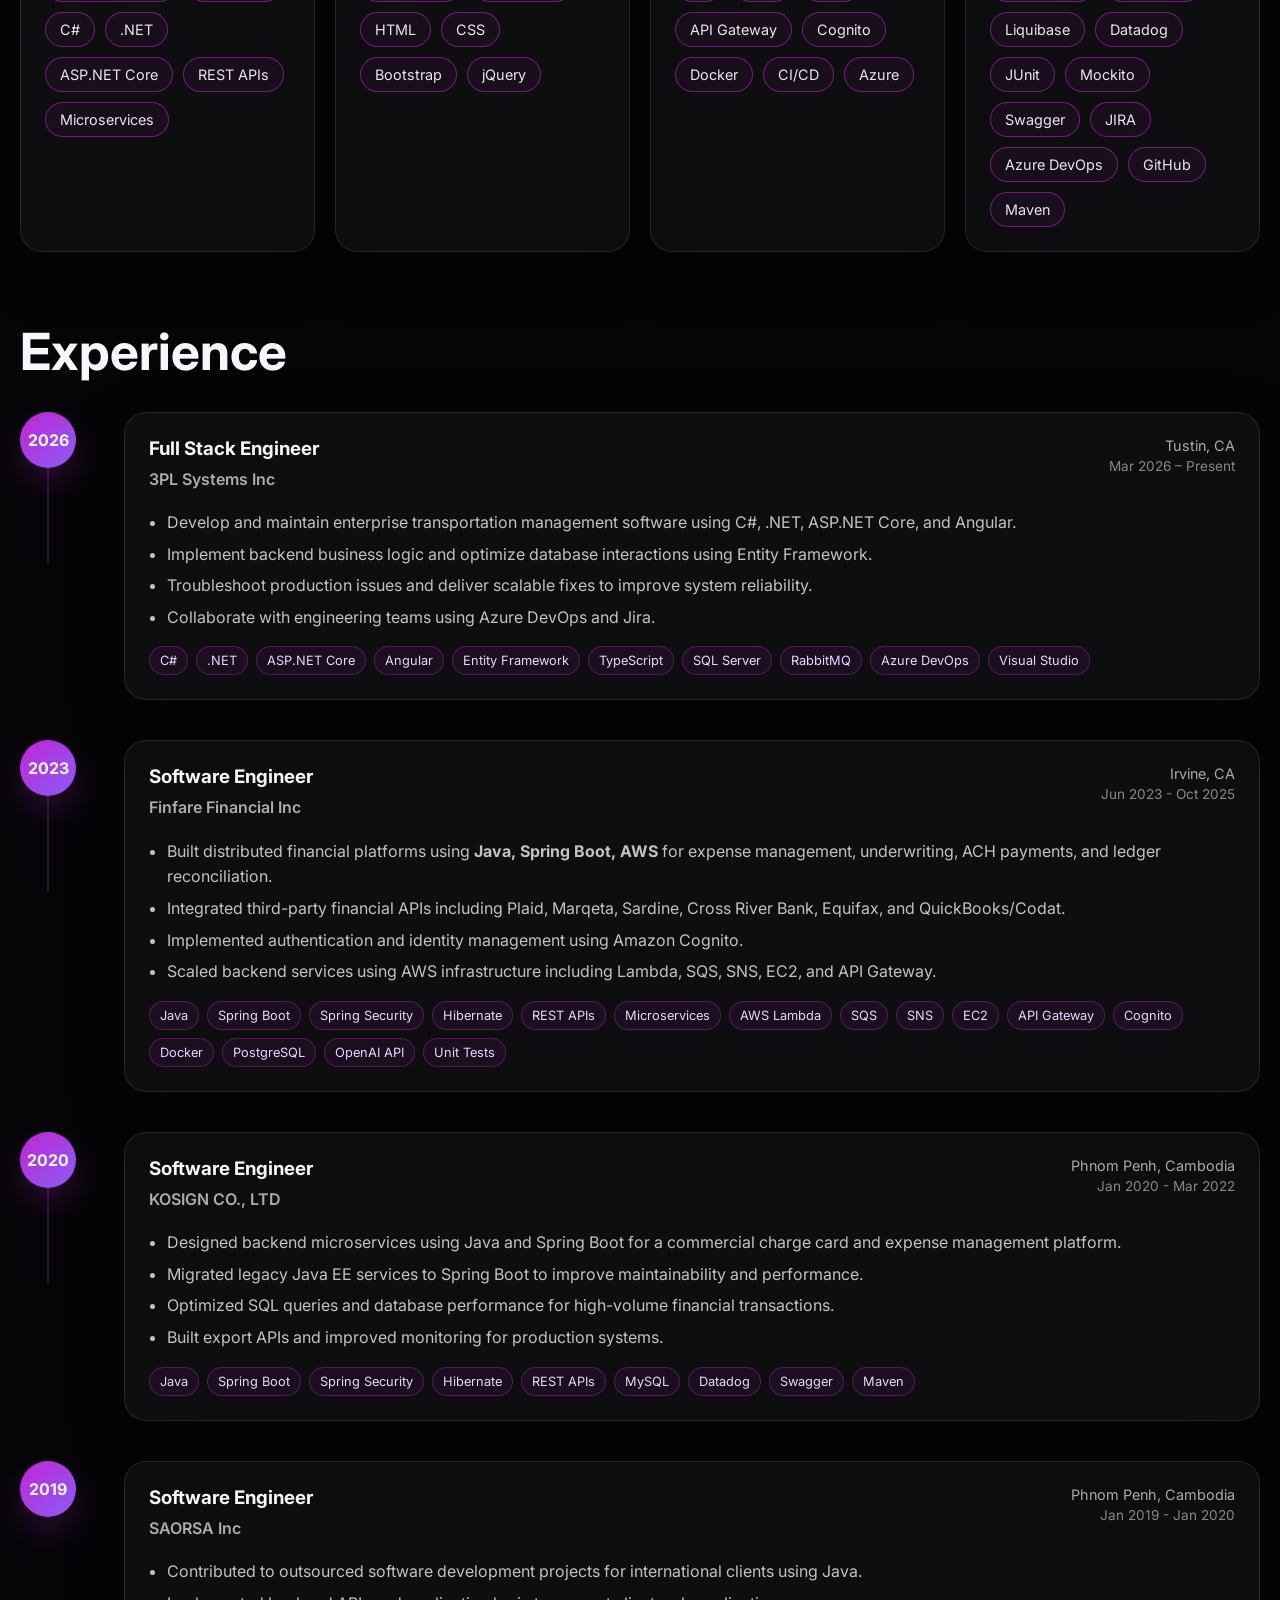
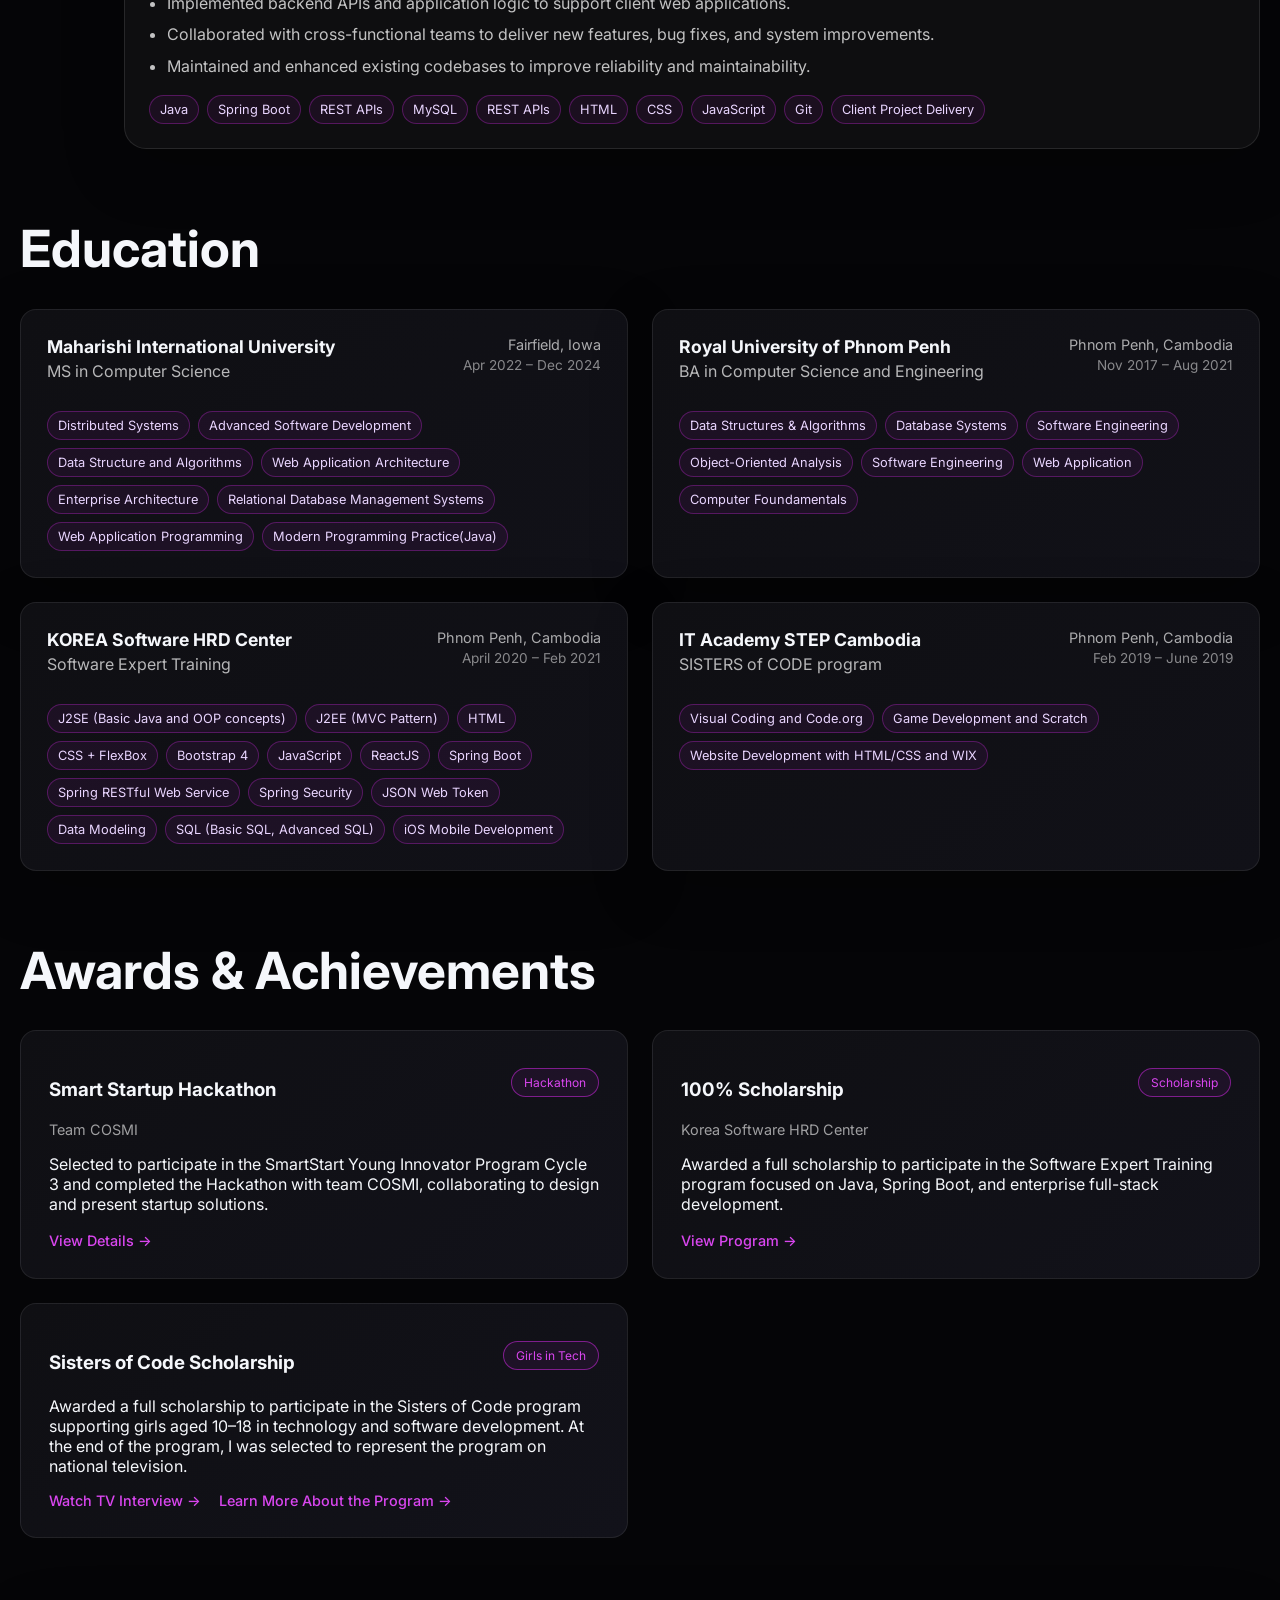
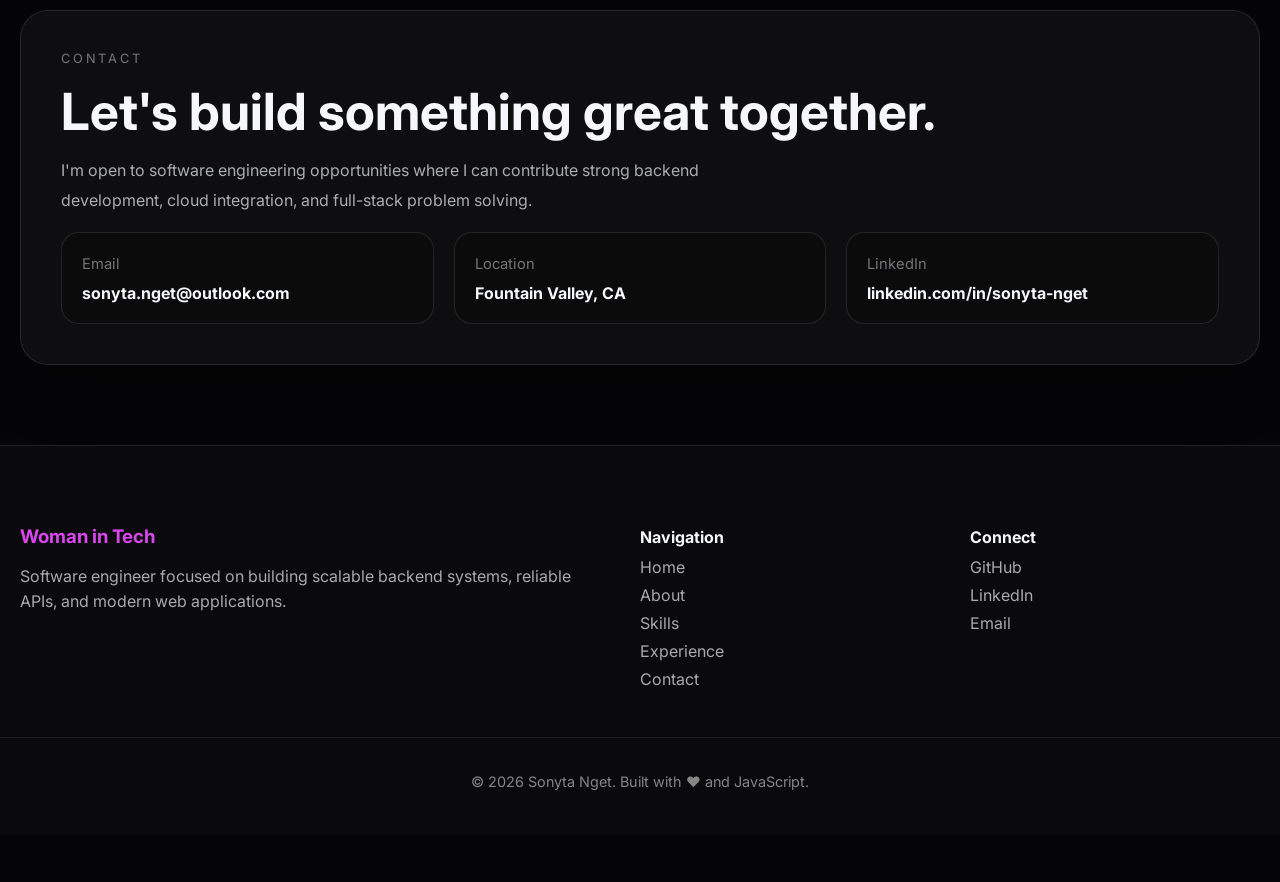
==== commit fa681a81: "Fix profile image filename and path" ====
--- a/index.html
+++ b/index.html
@@ -69,7 +69,7 @@
             <aside class="profile-card fade-in-up delay-1">
               <div class="profile-ring">
                 <div class="profile-photo">
-                  <img src="/assets/images/profile.JPG" alt="Sonyta Nget profile photo" />
+                  <img src="assets/images/profile.jpg" alt="Sonyta Nget profile photo">
                 </div>
               </div>
               <h2>Sonyta Nget</h2>
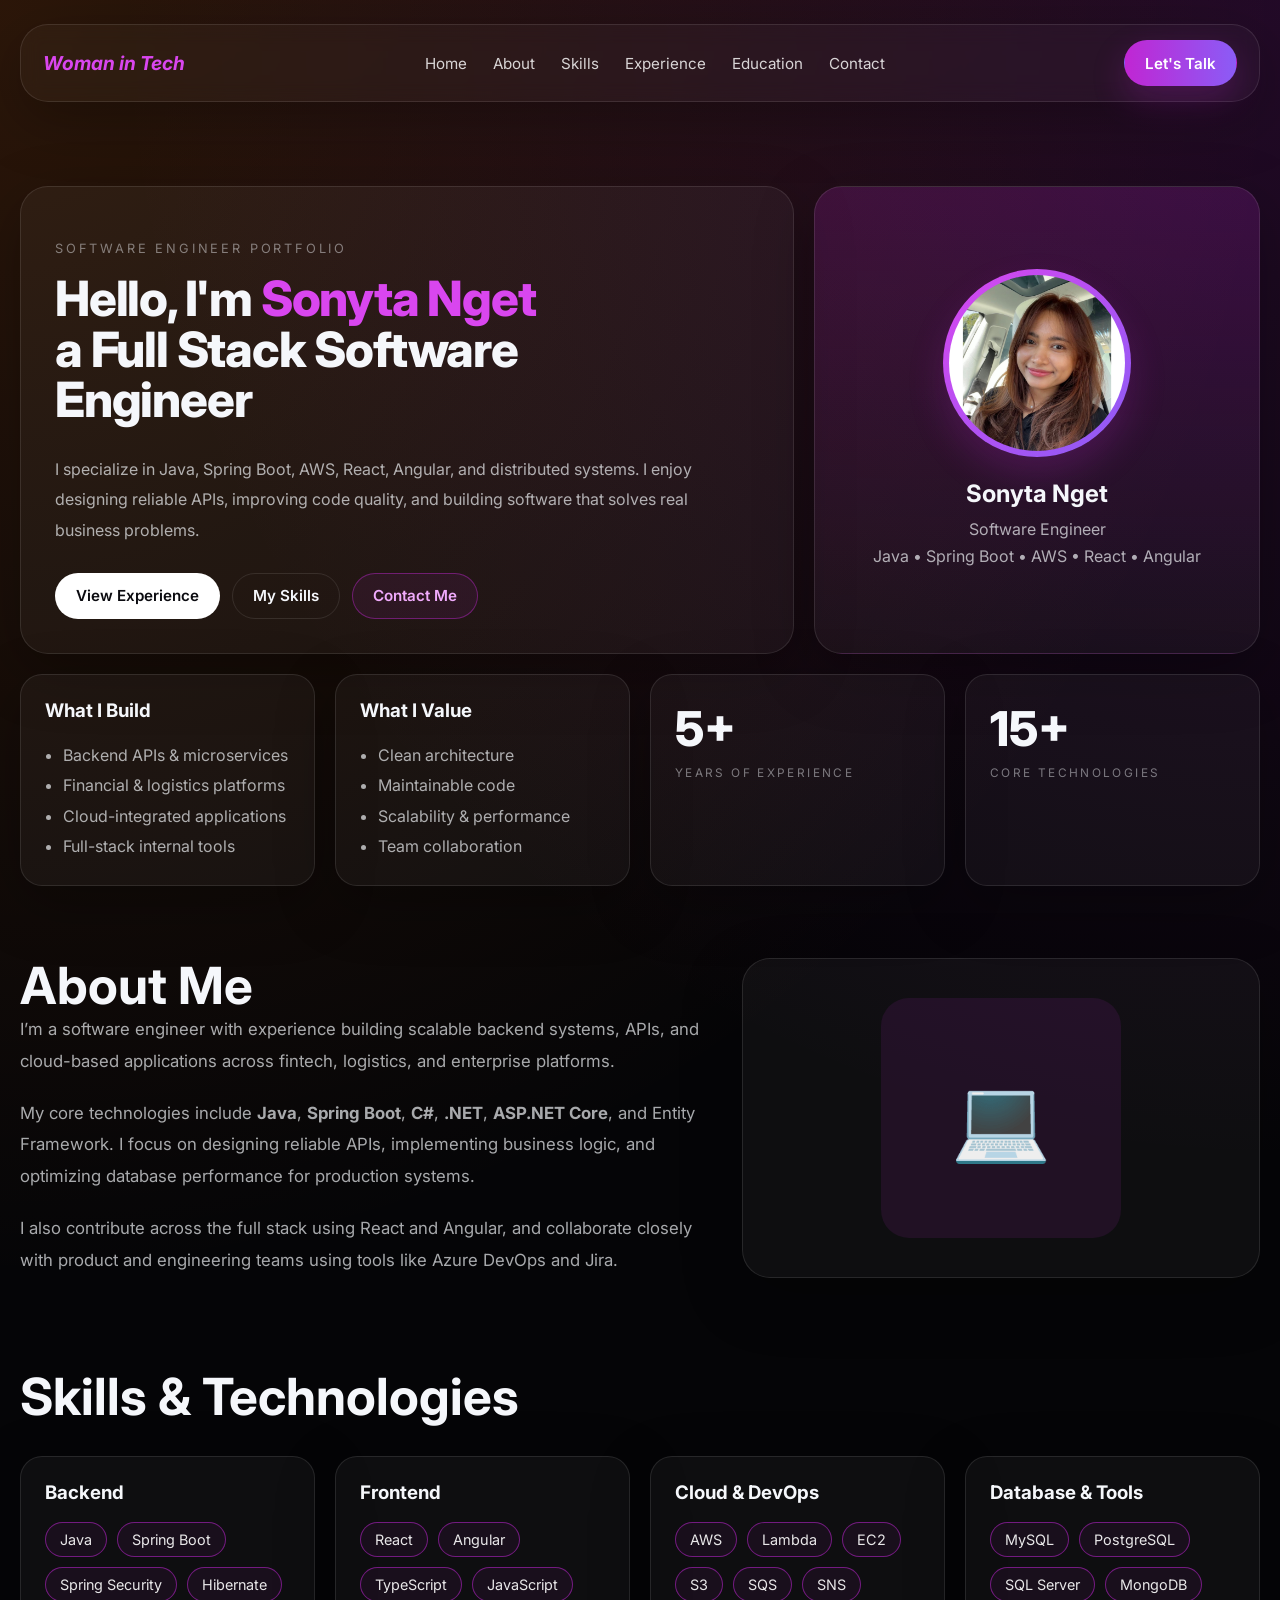
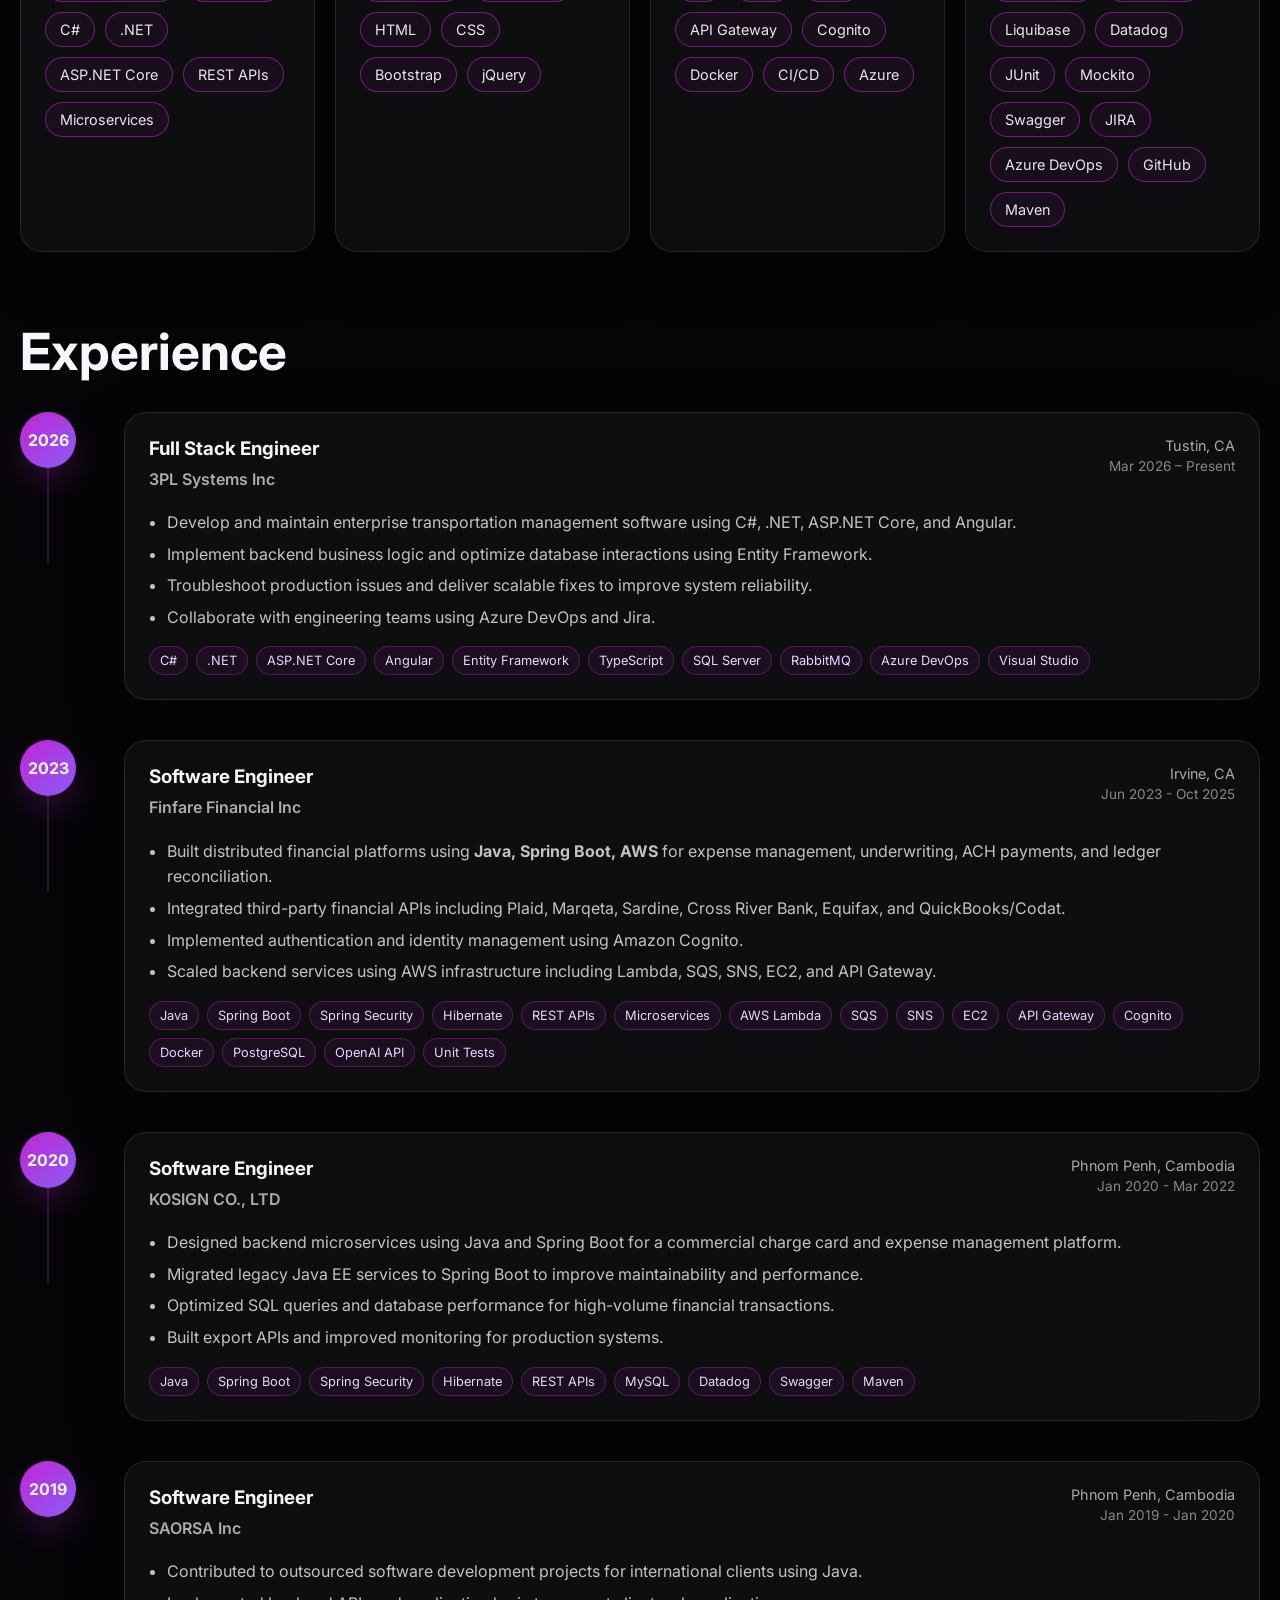
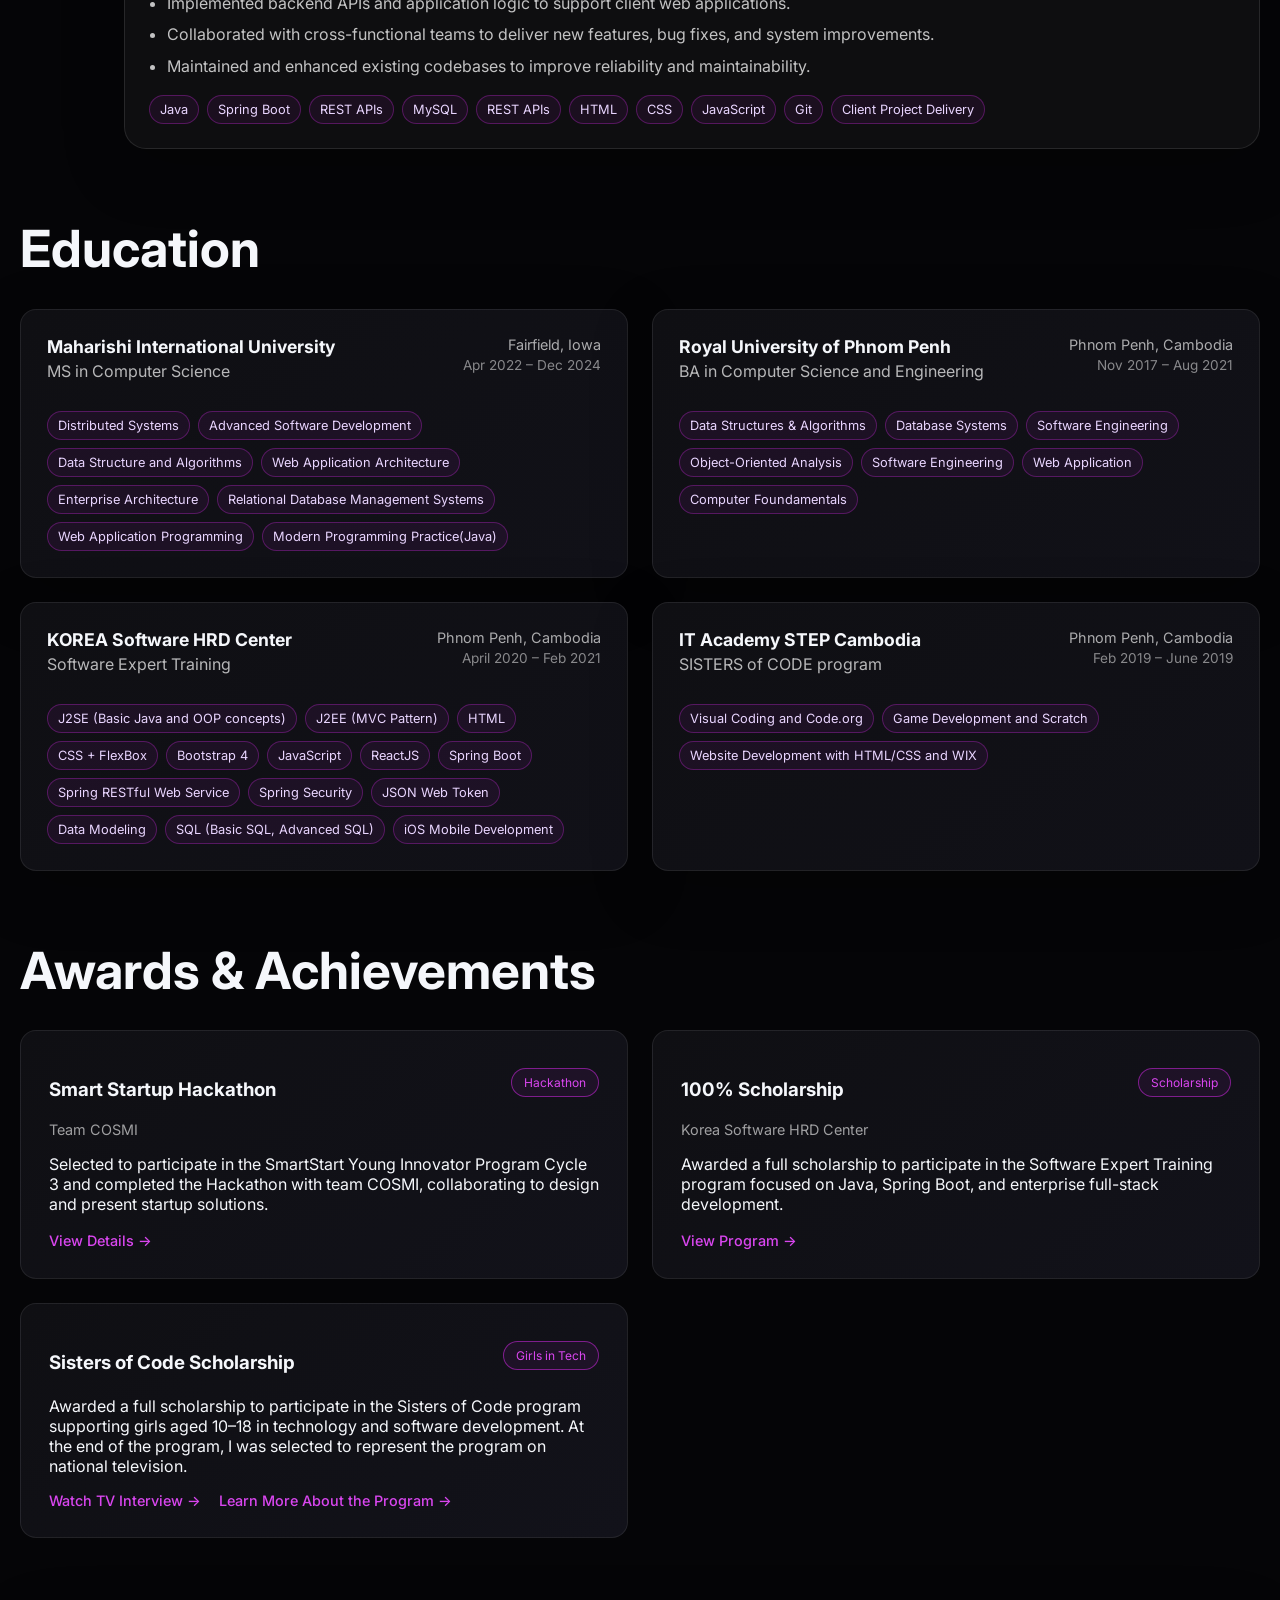
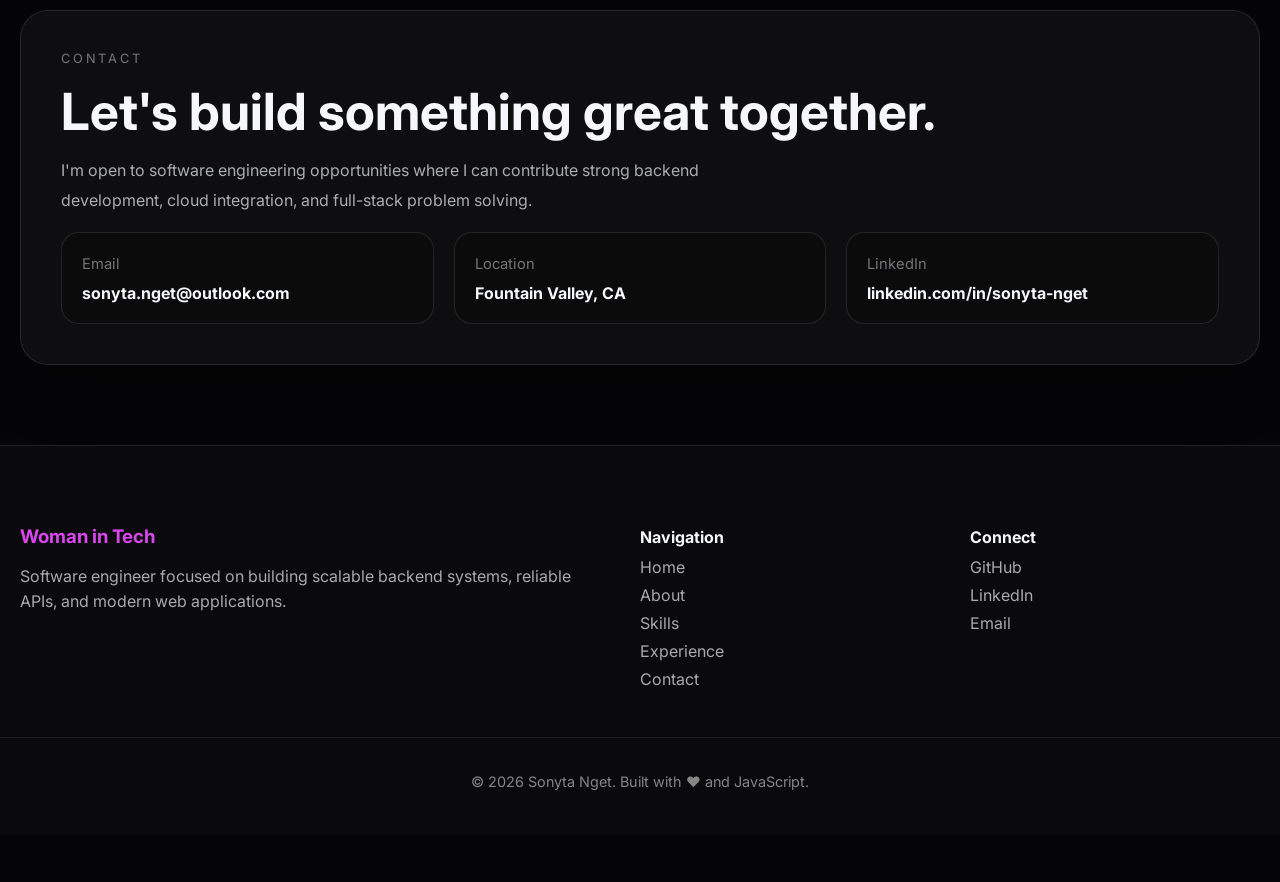
==== commit 05c4c114: "Fix profile image path" ====
--- a/index.html
+++ b/index.html
@@ -69,7 +69,7 @@
             <aside class="profile-card fade-in-up delay-1">
               <div class="profile-ring">
                 <div class="profile-photo">
-                  <img src="assets/images/profile.jpg" alt="Sonyta Nget profile photo">
+                  <img src="assets/images/profile.JPG" alt="Sonyta Nget profile photo">
                 </div>
               </div>
               <h2>Sonyta Nget</h2>
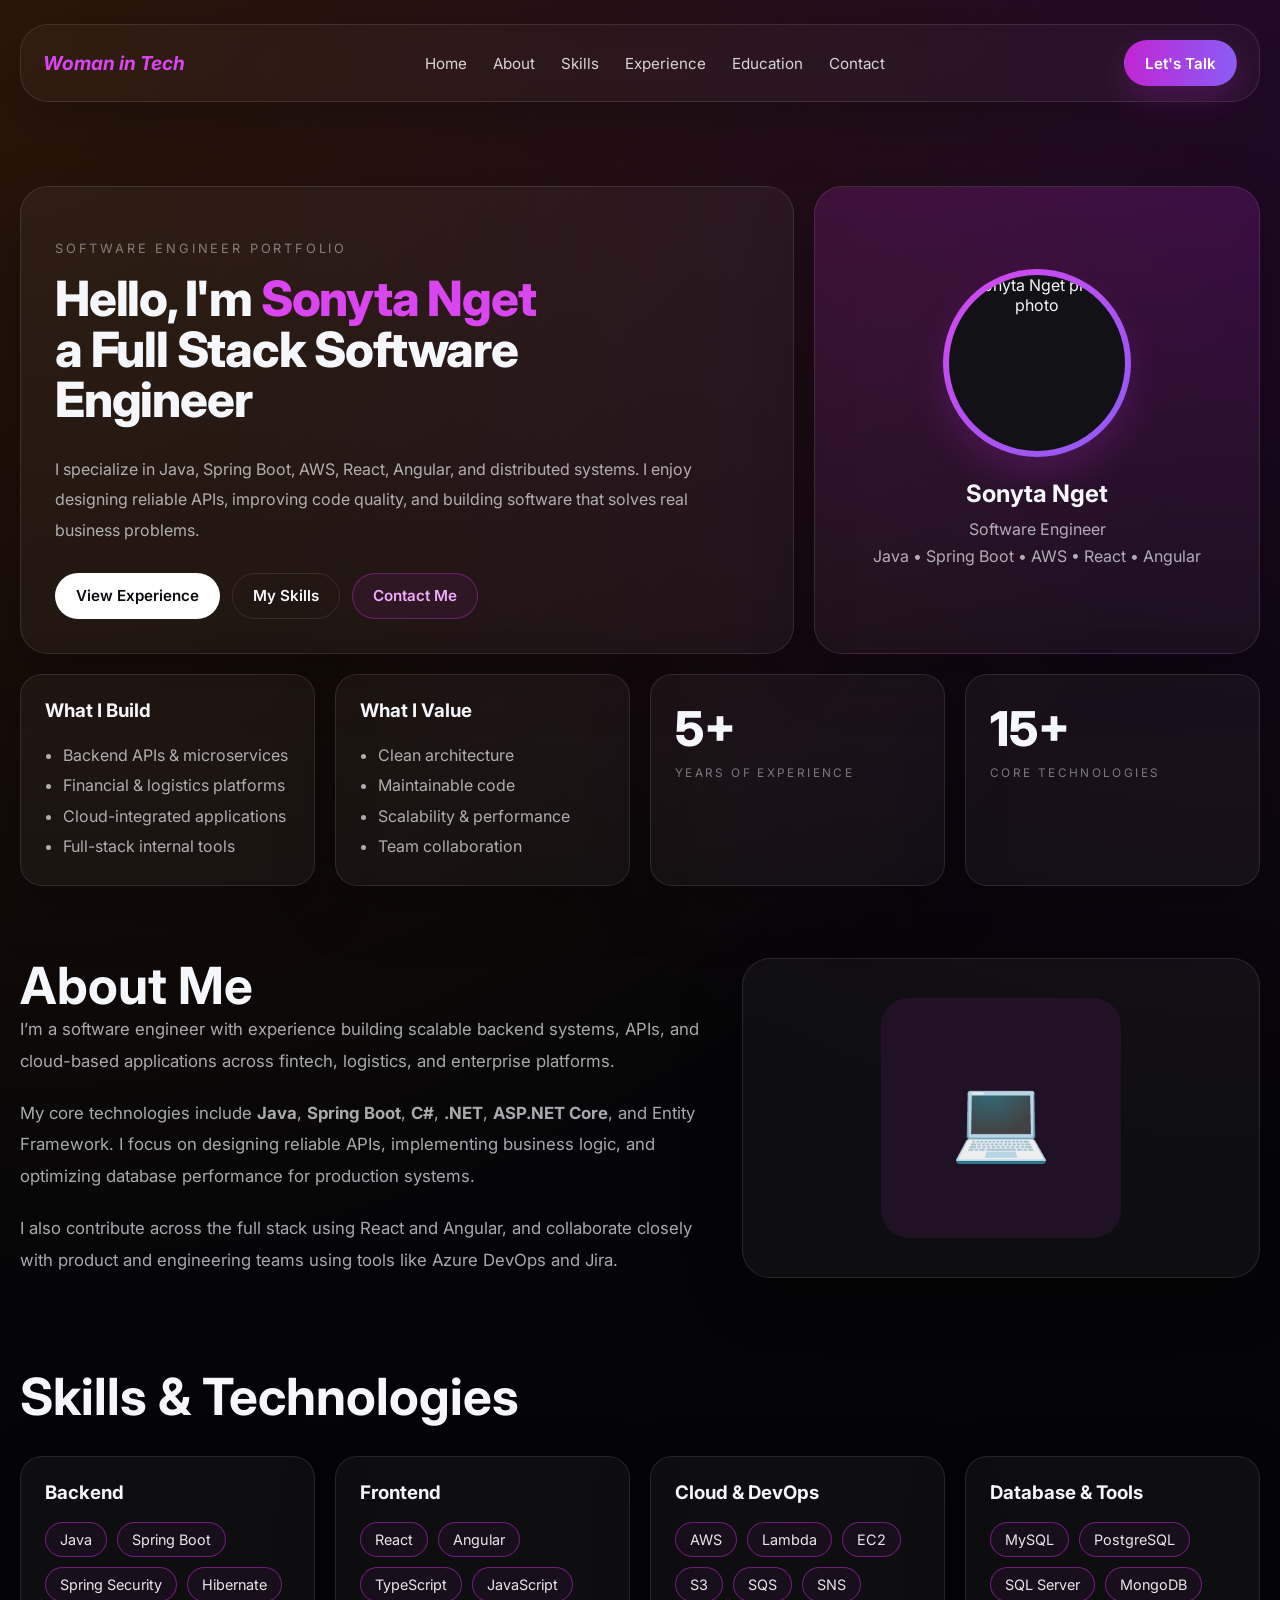
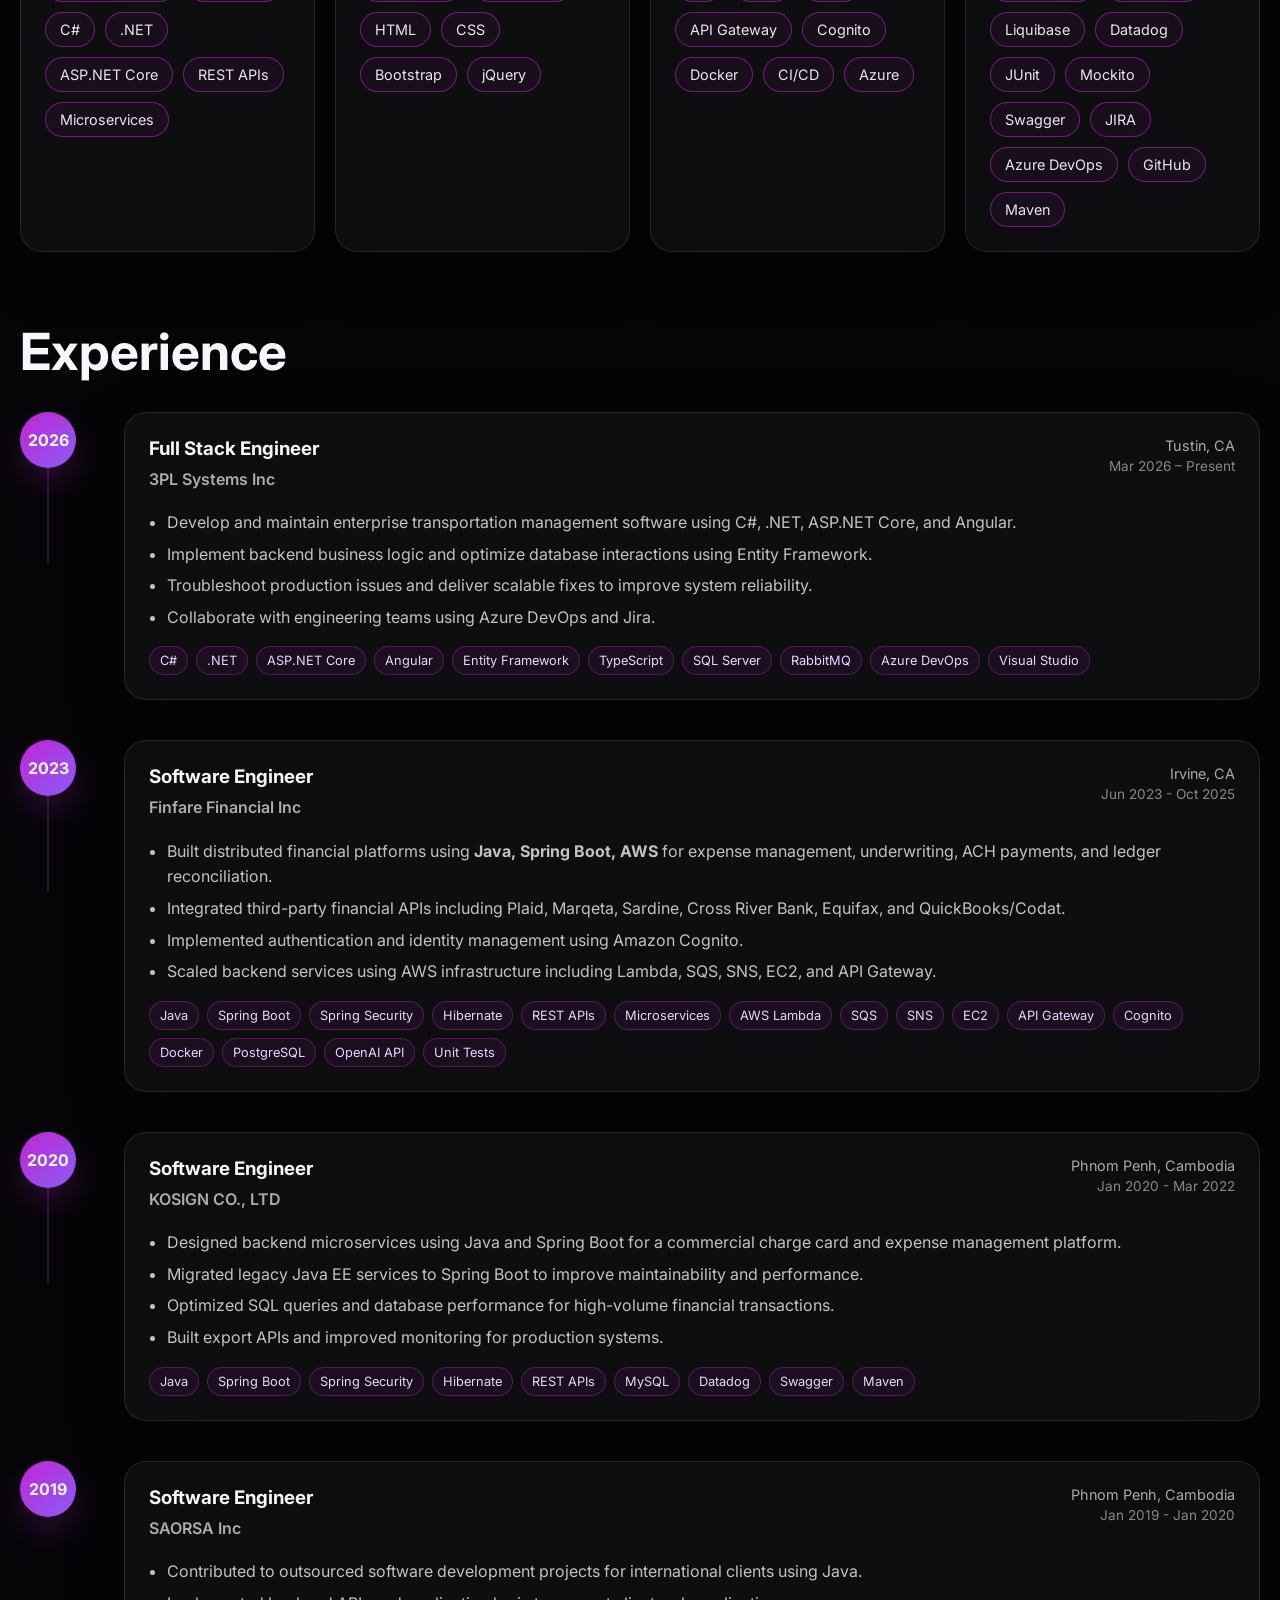
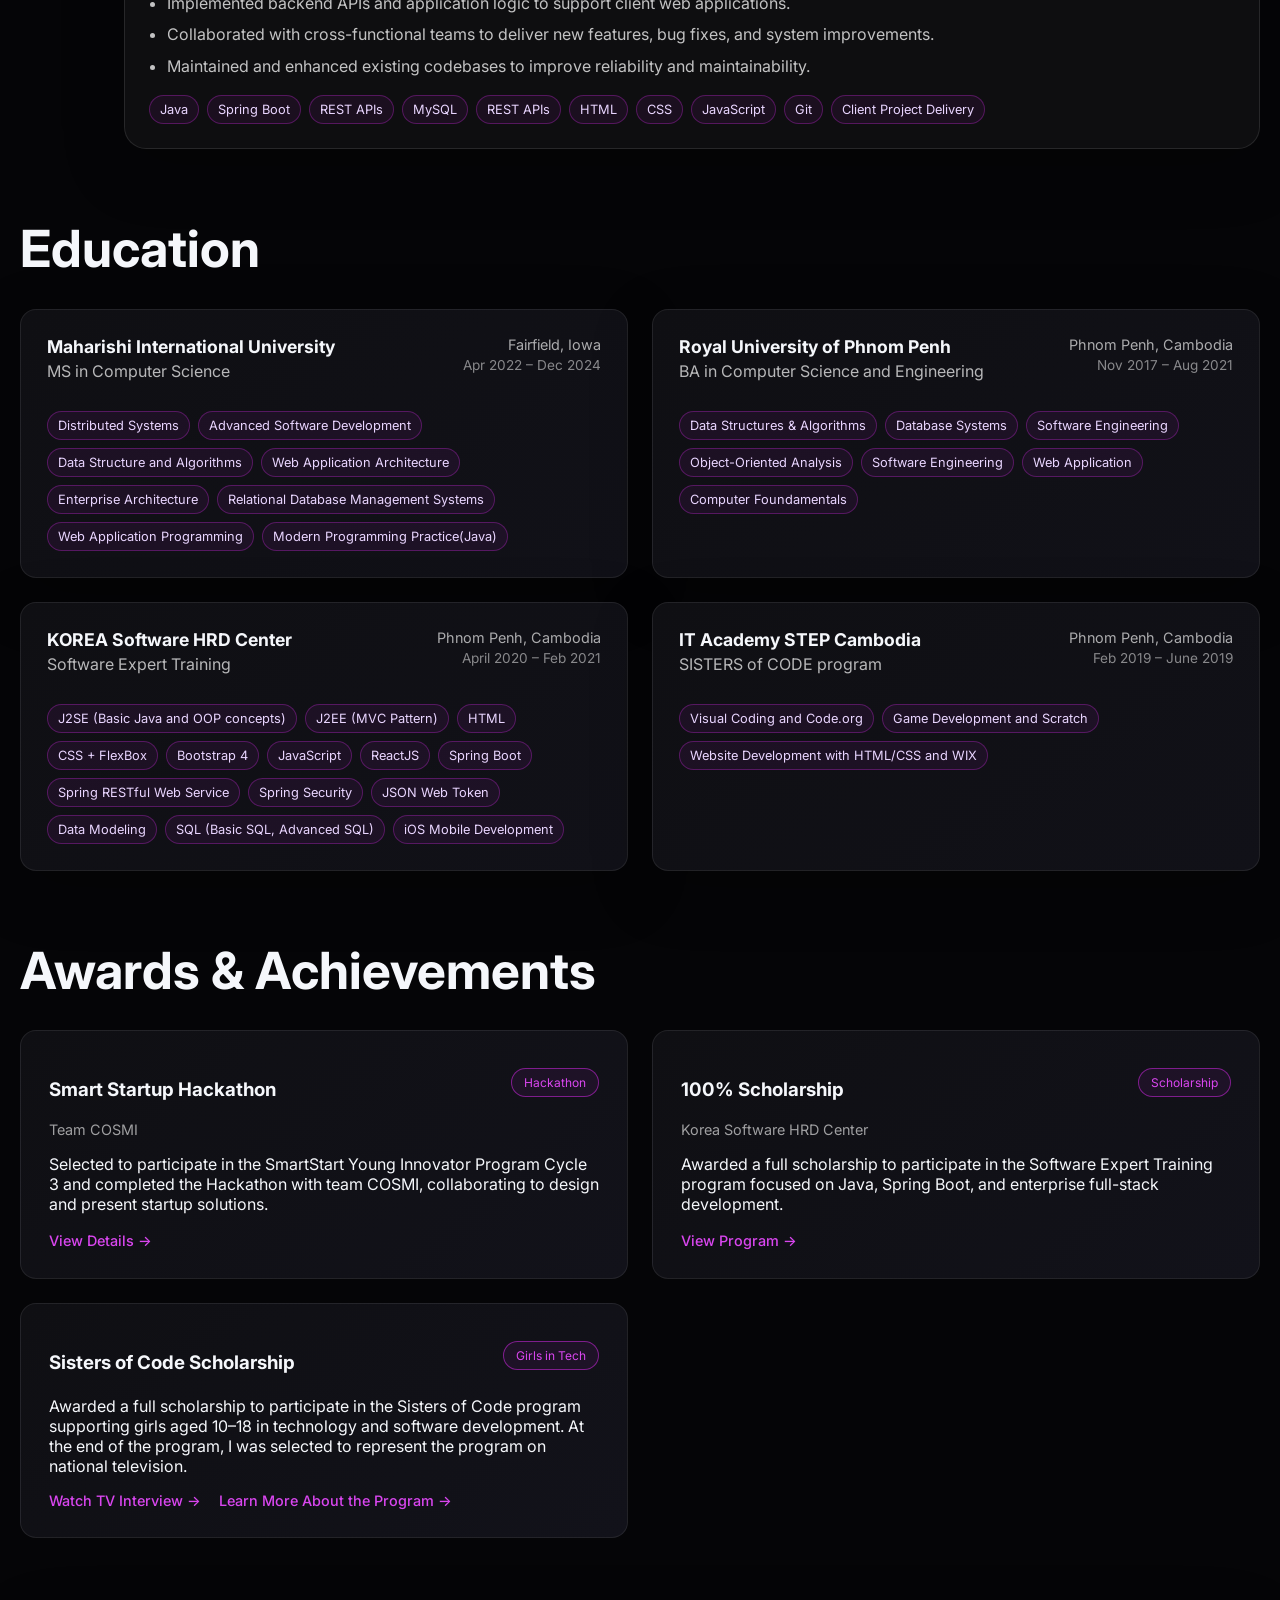
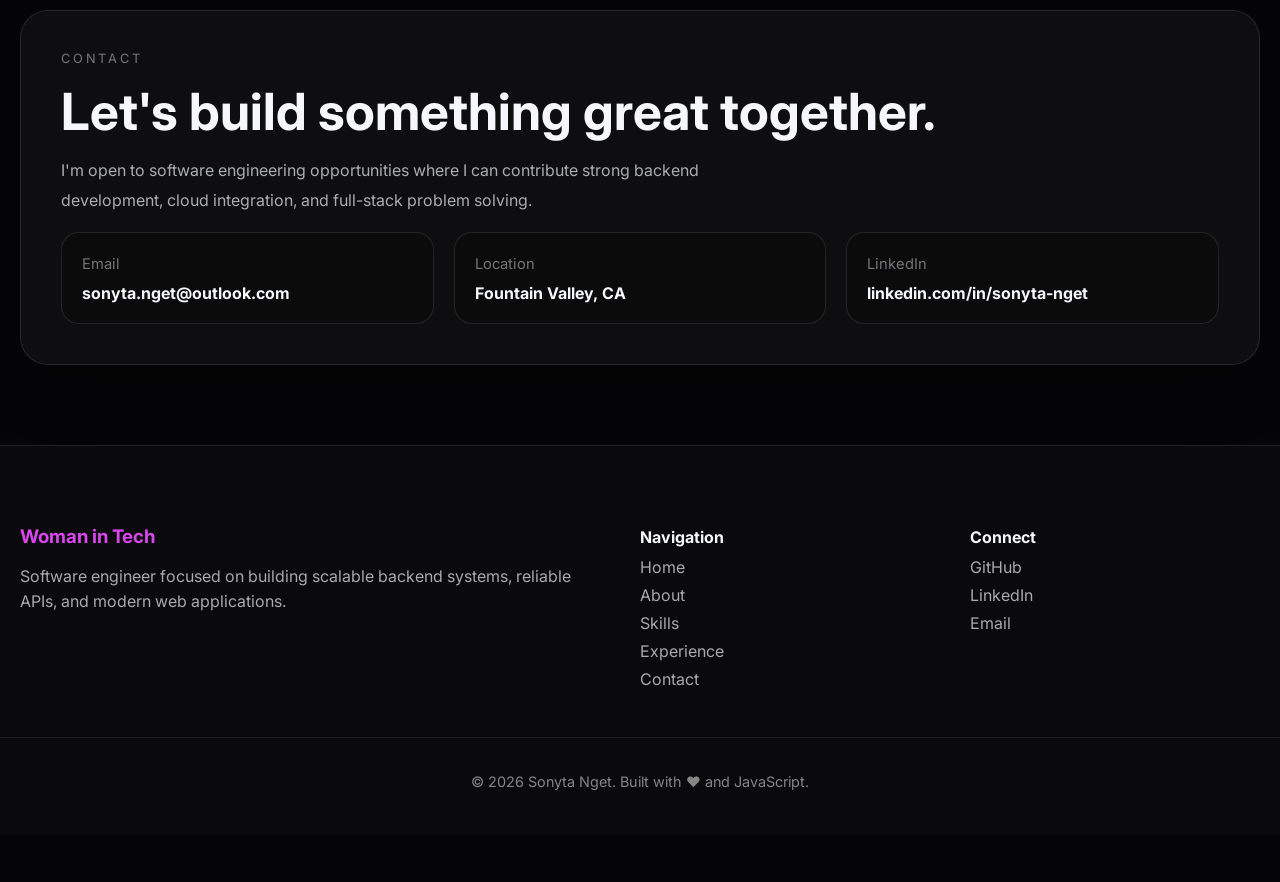
==== commit 37e20a8d: "Fix picture" ====
--- a/index.html
+++ b/index.html
@@ -69,7 +69,7 @@
             <aside class="profile-card fade-in-up delay-1">
               <div class="profile-ring">
                 <div class="profile-photo">
-                  <img src="assets/images/profile.JPG" alt="Sonyta Nget profile photo">
+                  <img src="https://www.sonyta.dev/assets/images/profile.JPG" alt="Sonyta Nget profile photo" />
                 </div>
               </div>
               <h2>Sonyta Nget</h2>
